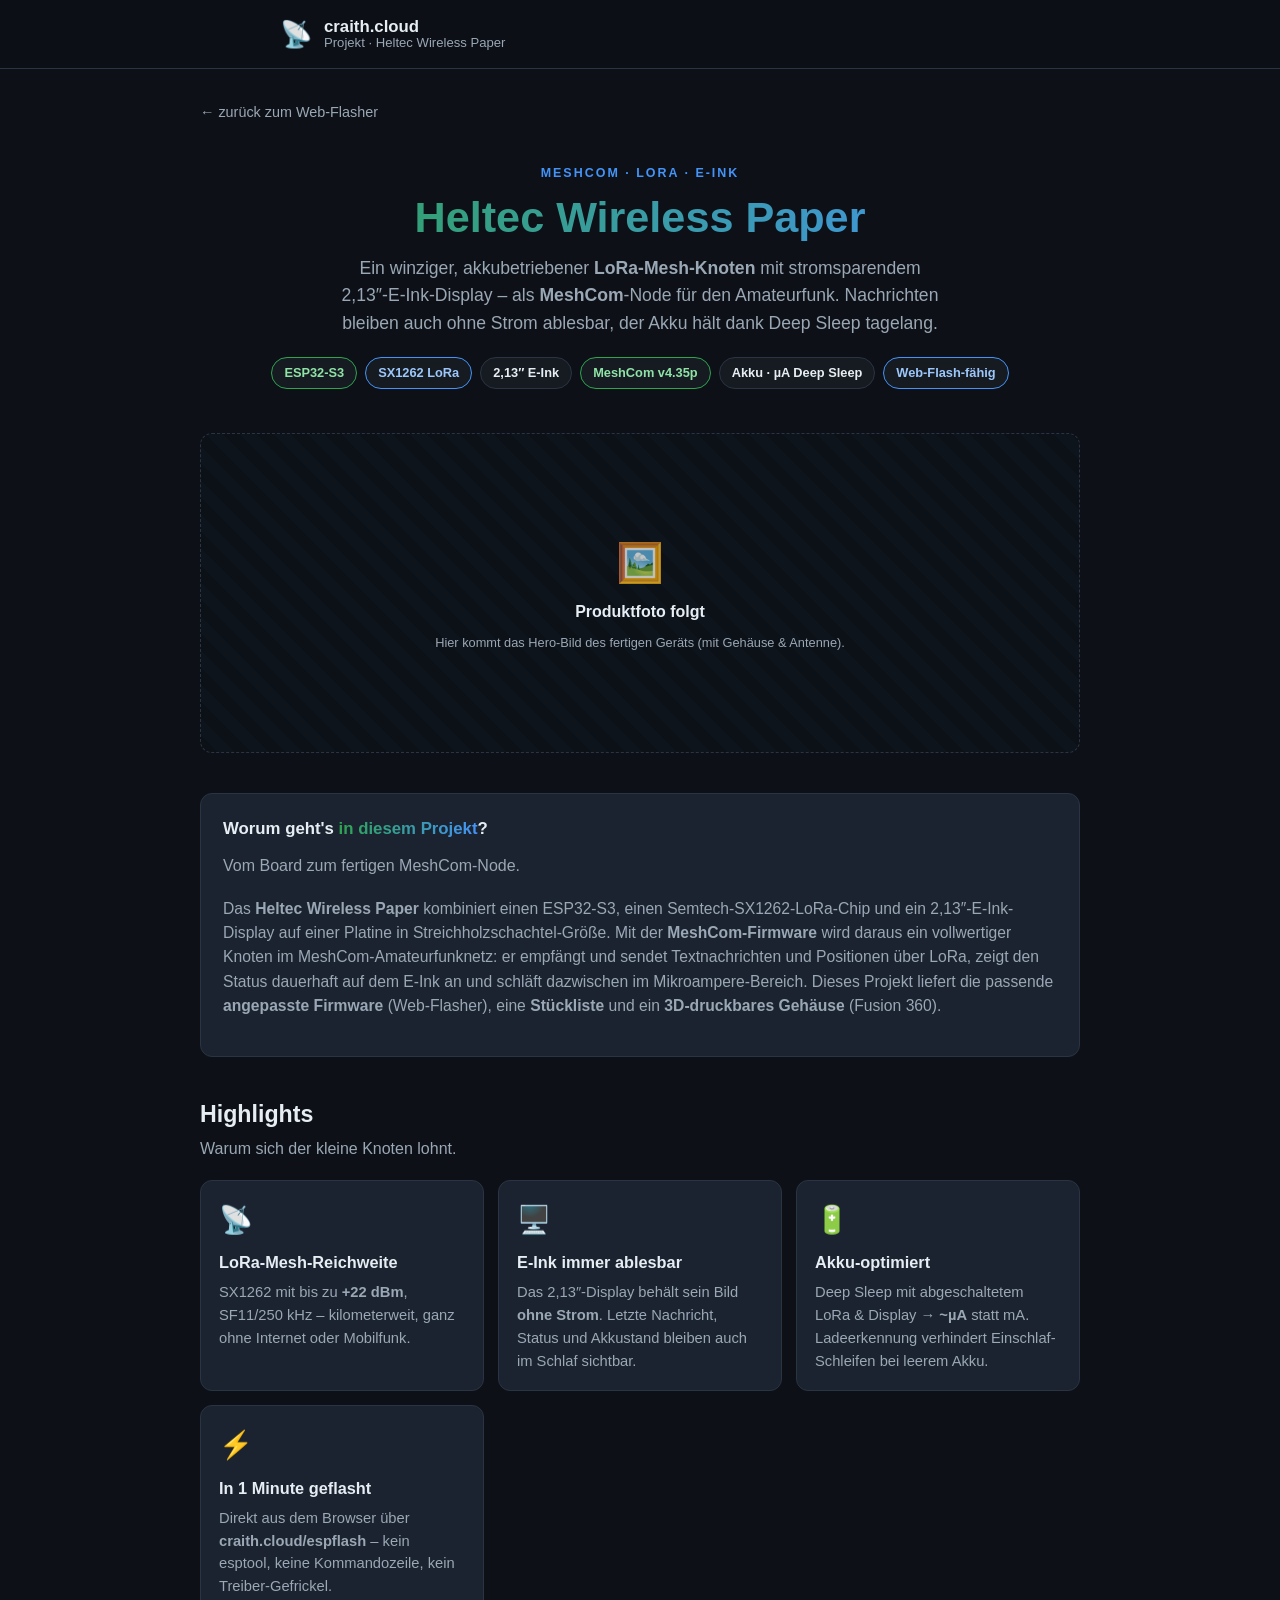
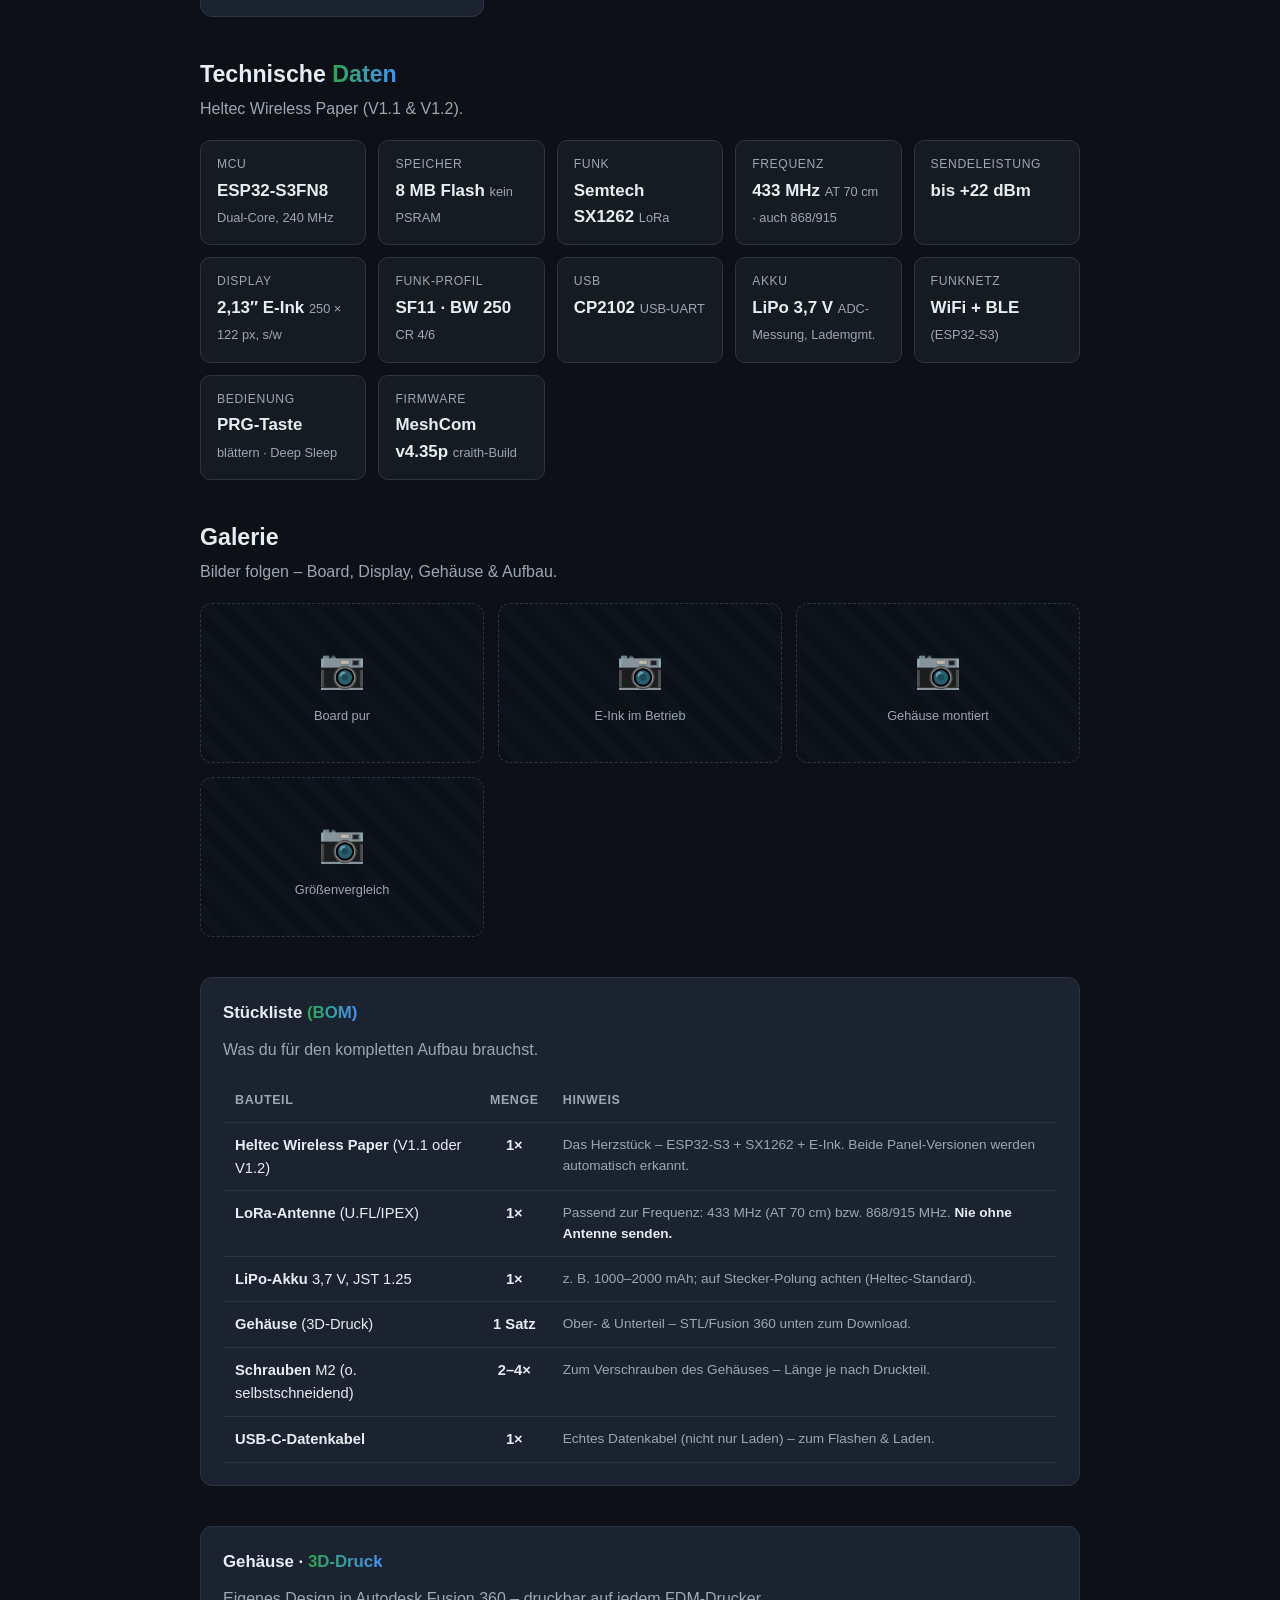
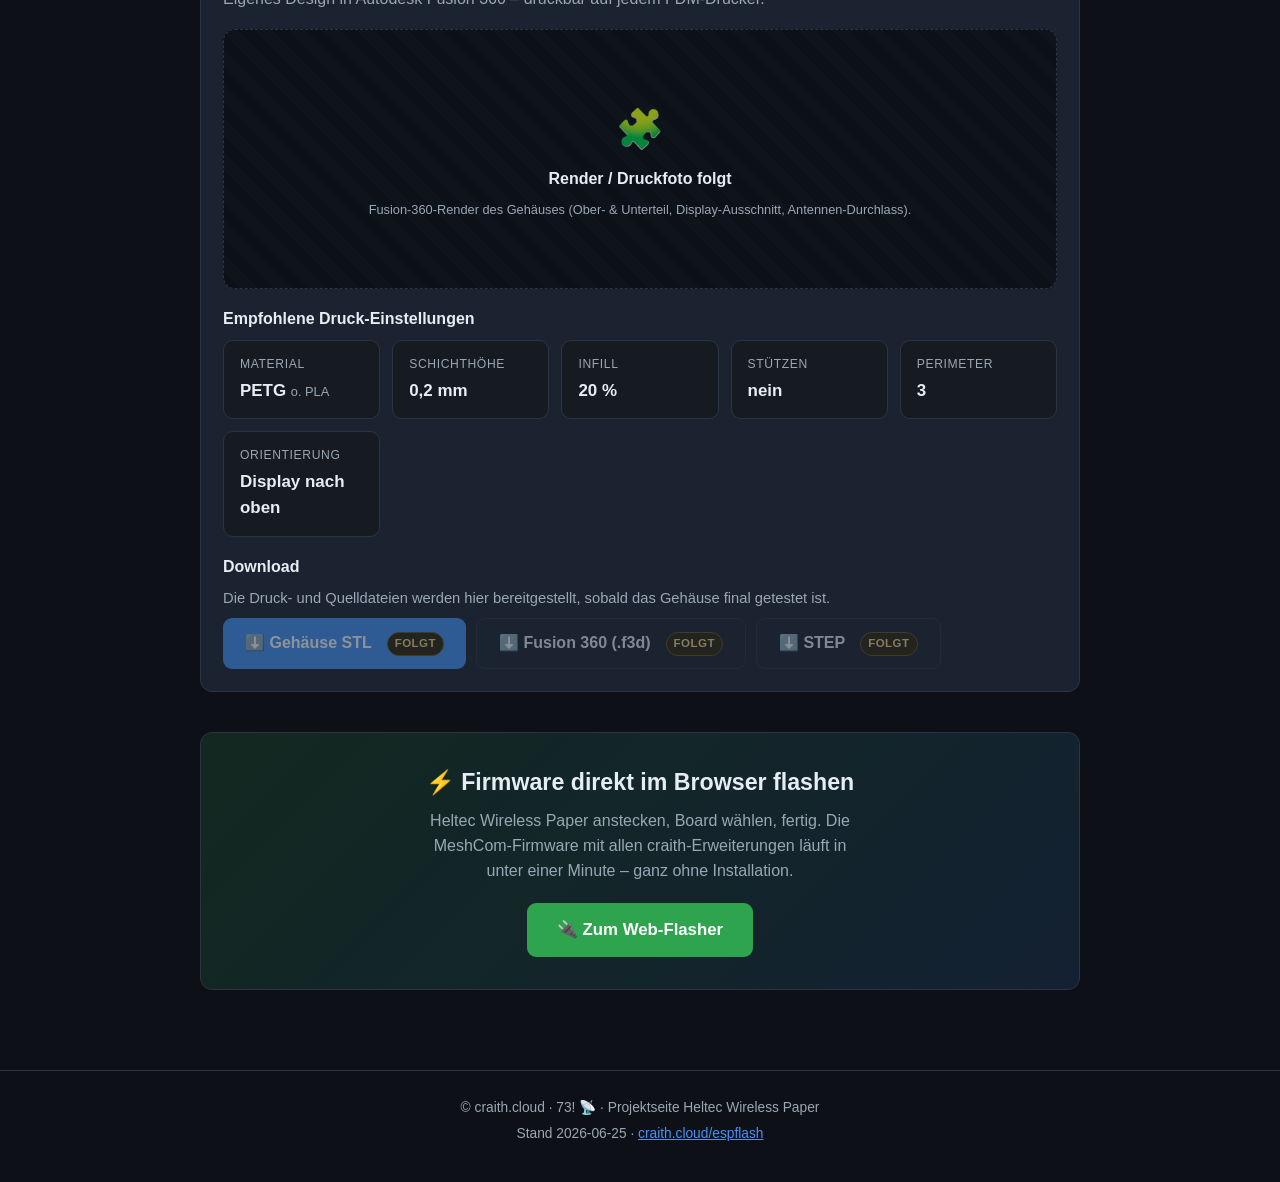
==== wp/index.html @ c7d07751 "feat: Projekt-Schauseite /wp (Heltec Wireless Paper) - Hero, Specs, BOM, 3D-Druck/Fusion360, CTA + V" ====
<!DOCTYPE html>
<html lang="de">
<head>
  <meta charset="UTF-8" />
  <meta name="viewport" content="width=device-width, initial-scale=1.0" />
  <title>Heltec Wireless Paper · MeshCom-Projekt · craith.cloud</title>
  <meta name="description" content="Das Heltec Wireless Paper als MeshCom-LoRa-Node: technische Daten, Stückliste und 3D-Druck-Gehäuse (Fusion 360). Kompakt, akkubetrieben, E-Ink immer ablesbar." />
  <link rel="icon" href="../favicon.svg" type="image/svg+xml" />
  <link rel="stylesheet" href="../style.css" />
  <link rel="stylesheet" href="wp.css" />
</head>
<body>
  <header class="site-header">
    <div class="brand">
      <span class="brand-logo">📡</span>
      <div class="brand-text">
        <span class="brand-name">craith.cloud</span>
        <span class="brand-sub">Projekt · Heltec Wireless Paper</span>
      </div>
    </div>
  </header>

  <main class="container container-wide">
    <a class="backlink" href="../">← zurück zum Web-Flasher</a>

    <!-- ── Hero ─────────────────────────────────────────────────────────── -->
    <section class="hero-xl">
      <p class="eyebrow">MeshCom · LoRa · E-Ink</p>
      <h1>Heltec Wireless Paper</h1>
      <p class="lead">
        Ein winziger, akkubetriebener <b>LoRa-Mesh-Knoten</b> mit stromsparendem
        2,13″-E-Ink-Display – als <b>MeshCom</b>-Node für den Amateurfunk. Nachrichten
        bleiben auch ohne Strom ablesbar, der Akku hält dank Deep&nbsp;Sleep tagelang.
      </p>
      <div class="badges">
        <span class="badge badge-green">ESP32-S3</span>
        <span class="badge badge-blue">SX1262 LoRa</span>
        <span class="badge">2,13″ E-Ink</span>
        <span class="badge badge-green">MeshCom v4.35p</span>
        <span class="badge">Akku · µA Deep Sleep</span>
        <span class="badge badge-blue">Web-Flash-fähig</span>
      </div>
    </section>

    <!-- ── Hero-Bild (folgt) ────────────────────────────────────────────── -->
    <section class="section">
      <div class="media-ph" style="min-height:320px">
        <span class="ic">🖼️</span>
        <b>Produktfoto folgt</b>
        <small>Hier kommt das Hero-Bild des fertigen Geräts (mit Gehäuse &amp; Antenne).</small>
      </div>
    </section>

    <!-- ── Was ist das ──────────────────────────────────────────────────── -->
    <section class="section card">
      <div class="sec-head">
        <h2 class="sec-title">Worum geht's <span class="em">in diesem Projekt</span>?</h2>
        <p class="sec-sub">Vom Board zum fertigen MeshCom-Node.</p>
      </div>
      <p class="muted" style="font-size:0.98rem">
        Das <b>Heltec Wireless Paper</b> kombiniert einen ESP32-S3, einen Semtech-SX1262-LoRa-Chip
        und ein 2,13″-E-Ink-Display auf einer Platine in Streichholzschachtel-Größe. Mit der
        <b>MeshCom-Firmware</b> wird daraus ein vollwertiger Knoten im MeshCom-Amateurfunknetz:
        er empfängt und sendet Textnachrichten und Positionen über LoRa, zeigt den Status dauerhaft
        auf dem E-Ink an und schläft dazwischen im Mikroampere-Bereich. Dieses Projekt liefert die
        passende <b>angepasste Firmware</b> (Web-Flasher), eine <b>Stückliste</b> und ein
        <b>3D-druckbares Gehäuse</b> (Fusion&nbsp;360).
      </p>
    </section>

    <!-- ── Highlights ───────────────────────────────────────────────────── -->
    <section class="section">
      <div class="sec-head">
        <h2 class="sec-title">Highlights</h2>
        <p class="sec-sub">Warum sich der kleine Knoten lohnt.</p>
      </div>
      <div class="highlights">
        <div class="highlight">
          <div class="ic">📡</div>
          <h3>LoRa-Mesh-Reichweite</h3>
          <p>SX1262 mit bis zu <b>+22&nbsp;dBm</b>, SF11/250&nbsp;kHz – kilometerweit, ganz ohne
             Internet oder Mobilfunk.</p>
        </div>
        <div class="highlight">
          <div class="ic">🖥️</div>
          <h3>E-Ink immer ablesbar</h3>
          <p>Das 2,13″-Display behält sein Bild <b>ohne Strom</b>. Letzte Nachricht, Status und
             Akkustand bleiben auch im Schlaf sichtbar.</p>
        </div>
        <div class="highlight">
          <div class="ic">🔋</div>
          <h3>Akku-optimiert</h3>
          <p>Deep&nbsp;Sleep mit abgeschaltetem LoRa &amp; Display → <b>~µA</b> statt mA. Ladeerkennung
             verhindert Einschlaf-Schleifen bei leerem Akku.</p>
        </div>
        <div class="highlight">
          <div class="ic">⚡</div>
          <h3>In 1 Minute geflasht</h3>
          <p>Direkt aus dem Browser über <b>craith.cloud/espflash</b> – kein esptool, keine
             Kommandozeile, kein Treiber-Gefrickel.</p>
        </div>
      </div>
    </section>

    <!-- ── Technische Daten ─────────────────────────────────────────────── -->
    <section class="section">
      <div class="sec-head">
        <h2 class="sec-title">Technische <span class="em">Daten</span></h2>
        <p class="sec-sub">Heltec Wireless Paper (V1.1 &amp; V1.2).</p>
      </div>
      <div class="specs">
        <div class="spec"><div class="k">MCU</div><div class="v">ESP32-S3FN8 <small>Dual-Core, 240&nbsp;MHz</small></div></div>
        <div class="spec"><div class="k">Speicher</div><div class="v">8&nbsp;MB Flash <small>kein PSRAM</small></div></div>
        <div class="spec"><div class="k">Funk</div><div class="v">Semtech SX1262 <small>LoRa</small></div></div>
        <div class="spec"><div class="k">Frequenz</div><div class="v">433&nbsp;MHz <small>AT 70&nbsp;cm · auch 868/915</small></div></div>
        <div class="spec"><div class="k">Sendeleistung</div><div class="v">bis +22&nbsp;dBm</div></div>
        <div class="spec"><div class="k">Display</div><div class="v">2,13″ E-Ink <small>250 × 122&nbsp;px, s/w</small></div></div>
        <div class="spec"><div class="k">Funk-Profil</div><div class="v">SF11 · BW&nbsp;250 <small>CR&nbsp;4/6</small></div></div>
        <div class="spec"><div class="k">USB</div><div class="v">CP2102 <small>USB-UART</small></div></div>
        <div class="spec"><div class="k">Akku</div><div class="v">LiPo 3,7&nbsp;V <small>ADC-Messung, Lademgmt.</small></div></div>
        <div class="spec"><div class="k">Funknetz</div><div class="v">WiFi + BLE <small>(ESP32-S3)</small></div></div>
        <div class="spec"><div class="k">Bedienung</div><div class="v">PRG-Taste <small>blättern · Deep Sleep</small></div></div>
        <div class="spec"><div class="k">Firmware</div><div class="v">MeshCom v4.35p <small>craith-Build</small></div></div>
      </div>
    </section>

    <!-- ── Galerie ──────────────────────────────────────────────────────── -->
    <section class="section">
      <div class="sec-head">
        <h2 class="sec-title">Galerie</h2>
        <p class="sec-sub">Bilder folgen – Board, Display, Gehäuse &amp; Aufbau.</p>
      </div>
      <div class="gallery">
        <figure>
          <div class="media-ph"><span class="ic">📷</span><small>Board pur</small></div>
        </figure>
        <figure>
          <div class="media-ph"><span class="ic">📷</span><small>E-Ink im Betrieb</small></div>
        </figure>
        <figure>
          <div class="media-ph"><span class="ic">📷</span><small>Gehäuse montiert</small></div>
        </figure>
        <figure>
          <div class="media-ph"><span class="ic">📷</span><small>Größenvergleich</small></div>
        </figure>
      </div>
    </section>

    <!-- ── Stückliste ───────────────────────────────────────────────────── -->
    <section class="section card">
      <div class="sec-head">
        <h2 class="sec-title">Stückliste <span class="em">(BOM)</span></h2>
        <p class="sec-sub">Was du für den kompletten Aufbau brauchst.</p>
      </div>
      <div class="bom-wrap">
        <table class="bom">
          <thead>
            <tr><th>Bauteil</th><th>Menge</th><th>Hinweis</th></tr>
          </thead>
          <tbody>
            <tr>
              <td><b>Heltec Wireless Paper</b> (V1.1 oder V1.2)</td>
              <td class="qty">1×</td>
              <td class="note">Das Herzstück – ESP32-S3 + SX1262 + E-Ink. Beide Panel-Versionen
                  werden automatisch erkannt.</td>
            </tr>
            <tr>
              <td><b>LoRa-Antenne</b> (U.FL/IPEX)</td>
              <td class="qty">1×</td>
              <td class="note">Passend zur Frequenz: 433&nbsp;MHz (AT 70&nbsp;cm) bzw. 868/915&nbsp;MHz.
                  <b>Nie ohne Antenne senden.</b></td>
            </tr>
            <tr>
              <td><b>LiPo-Akku</b> 3,7&nbsp;V, JST 1.25</td>
              <td class="qty">1×</td>
              <td class="note">z.&nbsp;B. 1000–2000&nbsp;mAh; auf Stecker-Polung achten (Heltec-Standard).</td>
            </tr>
            <tr>
              <td><b>Gehäuse</b> (3D-Druck)</td>
              <td class="qty">1 Satz</td>
              <td class="note">Ober- &amp; Unterteil – STL/Fusion&nbsp;360 unten zum Download.</td>
            </tr>
            <tr>
              <td><b>Schrauben</b> M2 (o. selbstschneidend)</td>
              <td class="qty">2–4×</td>
              <td class="note">Zum Verschrauben des Gehäuses – Länge je nach Druckteil.</td>
            </tr>
            <tr>
              <td><b>USB-C-Datenkabel</b></td>
              <td class="qty">1×</td>
              <td class="note">Echtes Datenkabel (nicht nur Laden) – zum Flashen &amp; Laden.</td>
            </tr>
          </tbody>
        </table>
      </div>
    </section>

    <!-- ── Gehäuse / 3D-Druck ───────────────────────────────────────────── -->
    <section class="section card">
      <div class="sec-head">
        <h2 class="sec-title">Gehäuse · <span class="em">3D-Druck</span></h2>
        <p class="sec-sub">Eigenes Design in Autodesk Fusion&nbsp;360 – druckbar auf jedem FDM-Drucker.</p>
      </div>

      <div class="media-ph" style="min-height:260px; margin-bottom:18px">
        <span class="ic">🧩</span>
        <b>Render / Druckfoto folgt</b>
        <small>Fusion-360-Render des Gehäuses (Ober- &amp; Unterteil, Display-Ausschnitt, Antennen-Durchlass).</small>
      </div>

      <h3 style="font-size:1rem; margin:0 0 8px">Empfohlene Druck-Einstellungen</h3>
      <div class="print-grid">
        <div class="spec"><div class="k">Material</div><div class="v">PETG <small>o. PLA</small></div></div>
        <div class="spec"><div class="k">Schichthöhe</div><div class="v">0,2&nbsp;mm</div></div>
        <div class="spec"><div class="k">Infill</div><div class="v">20 %</div></div>
        <div class="spec"><div class="k">Stützen</div><div class="v">nein</div></div>
        <div class="spec"><div class="k">Perimeter</div><div class="v">3</div></div>
        <div class="spec"><div class="k">Orientierung</div><div class="v">Display nach oben</div></div>
      </div>

      <h3 style="font-size:1rem; margin:18px 0 8px">Download</h3>
      <p class="muted" style="margin:0 0 8px">
        Die Druck- und Quelldateien werden hier bereitgestellt, sobald das Gehäuse final getestet ist.
      </p>
      <div class="dl-row">
        <a class="btn btn-blue" href="files/heltec-wp-gehaeuse.stl" aria-disabled="true" download>⬇️ Gehäuse STL <span class="tag-soon">folgt</span></a>
        <a class="btn btn-ghost" href="files/heltec-wp-gehaeuse.f3d" aria-disabled="true" download>⬇️ Fusion 360 (.f3d) <span class="tag-soon">folgt</span></a>
        <a class="btn btn-ghost" href="files/heltec-wp-gehaeuse.step" aria-disabled="true" download>⬇️ STEP <span class="tag-soon">folgt</span></a>
      </div>
    </section>

    <!-- ── Firmware / CTA ───────────────────────────────────────────────── -->
    <section class="section cta">
      <h2>⚡ Firmware direkt im Browser flashen</h2>
      <p>
        Heltec Wireless Paper anstecken, Board wählen, fertig. Die MeshCom-Firmware mit allen
        craith-Erweiterungen läuft in unter einer Minute – ganz ohne Installation.
      </p>
      <a class="btn btn-primary btn-lg" href="../">🔌 Zum Web-Flasher</a>
    </section>
  </main>

  <footer class="site-footer">
    <p>© craith.cloud · 73! 📡 · Projektseite Heltec Wireless Paper</p>
    <p>Stand 2026-06-25 · <a href="../">craith.cloud/espflash</a></p>
  </footer>
</body>
</html>
---- style.css ----
:root {
  --bg: #0d1117;
  --bg-soft: #161b22;
  --card: #1b2330;
  --border: #2b3442;
  --text: #e6edf3;
  --muted: #9aa7b4;
  --accent: #2ea44f;
  --accent-hover: #2c974b;
  --blue: #4493f8;
  --warn-bg: #2b2410;
  --warn-border: #6b5418;
  --warn-text: #f0d68a;
  --err-bg: #2d1517;
  --err-border: #6e2329;
  --err-text: #ff9b9b;
  --radius: 12px;
}

* { box-sizing: border-box; }

html { scroll-behavior: smooth; }

body {
  margin: 0;
  font-family: -apple-system, BlinkMacSystemFont, "Segoe UI", Roboto, Helvetica, Arial, sans-serif;
  background: radial-gradient(1200px 600px at 50% -10%, #15202e 0%, var(--bg) 60%);
  color: var(--text);
  line-height: 1.55;
  min-height: 100vh;
}

code {
  background: var(--bg-soft);
  border: 1px solid var(--border);
  border-radius: 5px;
  padding: 1px 5px;
  font-size: 0.88em;
}

a { color: var(--blue); }

/* Header */
.site-header {
  border-bottom: 1px solid var(--border);
  background: rgba(13, 17, 23, 0.7);
  backdrop-filter: blur(8px);
  position: sticky;
  top: 0;
  z-index: 10;
}
.brand {
  display: flex;
  align-items: center;
  gap: 12px;
  max-width: 760px;
  margin: 0 auto;
  padding: 14px 20px;
}
.brand-logo { font-size: 26px; }
.brand-text { display: flex; flex-direction: column; line-height: 1.1; }
.brand-name { font-weight: 700; font-size: 1.05rem; }
.brand-sub { color: var(--muted); font-size: 0.82rem; }

/* Layout */
.container {
  max-width: 760px;
  margin: 0 auto;
  padding: 28px 20px 40px;
}

.hero { text-align: center; margin-bottom: 26px; }
.hero h1 {
  font-size: 2rem;
  margin: 0 0 8px;
  background: linear-gradient(90deg, var(--accent), var(--blue));
  -webkit-background-clip: text;
  background-clip: text;
  color: transparent;
}
.lead { color: var(--muted); max-width: 52ch; margin: 0 auto; }

/* Cards */
.card {
  background: var(--card);
  border: 1px solid var(--border);
  border-radius: var(--radius);
  padding: 22px;
  margin-bottom: 20px;
}
.card h2 {
  font-size: 1.05rem;
  margin: 0 0 12px;
}
.flash-card h2:not(:first-child) { margin-top: 22px; }

.muted { color: var(--muted); font-size: 0.92rem; }

/* Form */
.field { display: block; margin-bottom: 4px; }
.field-label {
  display: block;
  font-size: 0.85rem;
  color: var(--muted);
  margin-bottom: 6px;
}
select {
  width: 100%;
  padding: 11px 12px;
  font-size: 1rem;
  color: var(--text);
  background: var(--bg-soft);
  border: 1px solid var(--border);
  border-radius: 9px;
  appearance: none;
  cursor: pointer;
}
select:focus { outline: 2px solid var(--blue); outline-offset: 1px; }

.board-info { margin-top: -2px; margin-bottom: 14px; }

/* Buttons */
.btn {
  font: inherit;
  font-weight: 600;
  border: none;
  border-radius: 9px;
  padding: 12px 22px;
  cursor: pointer;
  transition: background 0.15s ease, transform 0.05s ease;
}
.btn-primary { background: var(--accent); color: #fff; }
.btn-primary:hover { background: var(--accent-hover); }
.btn-primary:active { transform: translateY(1px); }

esp-web-install-button { display: inline-block; margin: 4px 0 18px; }

/* Alerts */
.alert {
  border-radius: 10px;
  padding: 13px 15px;
  font-size: 0.92rem;
  border: 1px solid;
}
.alert-warn {
  background: var(--warn-bg);
  border-color: var(--warn-border);
  color: var(--warn-text);
}
.alert-error {
  background: var(--err-bg);
  border-color: var(--err-border);
  color: var(--err-text);
  margin-bottom: 20px;
}

/* Lists */
.checks, .changelog { margin: 0; padding-left: 20px; }
.checks li, .changelog li { margin-bottom: 7px; }

.hidden { display: none; }

/* Footer */
.site-footer {
  border-top: 1px solid var(--border);
  text-align: center;
  padding: 22px 20px 34px;
  font-size: 0.86rem;
  color: var(--muted);
}
.site-footer p { margin: 4px 0; }

@media (max-width: 520px) {
  .hero h1 { font-size: 1.6rem; }
  .card { padding: 18px; }
}

/* ───────────────────────────────────────────────────────────────────────────
   Erweitert-Bereich (esptool-js: Info / eigene Firmware / Konsole)
   ─────────────────────────────────────────────────────────────────────────── */
.adv-card { padding: 0; }
.adv-card > summary {
  list-style: none;
  cursor: pointer;
  padding: 22px;
  display: flex;
  align-items: center;
  gap: 8px;
}
.adv-card > summary::-webkit-details-marker { display: none; }
.adv-card > summary h2 { margin: 0; }
.adv-card > summary::before {
  content: "▸";
  color: var(--muted);
  font-size: 0.9em;
  transition: transform 0.15s ease;
}
.adv-card[open] > summary::before { transform: rotate(90deg); }
.adv-card > :not(summary) { margin-left: 22px; margin-right: 22px; }
.adv-card > :last-child { margin-bottom: 22px; }

.adv-fieldset { border: 0; padding: 0; margin: 0; min-width: 0; }
.adv-fieldset[disabled] { opacity: 0.5; }
.adv-fieldset h3 {
  font-size: 0.98rem;
  margin: 22px 0 10px;
  padding-top: 16px;
  border-top: 1px solid var(--border);
}
.adv-fieldset h3:first-of-type { border-top: 0; padding-top: 0; margin-top: 8px; }

.adv-row { display: flex; flex-wrap: wrap; gap: 10px; align-items: flex-end; }
.adv-grow { flex: 1 1 200px; }
.adv-con-buttons { align-items: center; }

.adv-detect {
  display: flex;
  flex-direction: column;
  gap: 12px;
  margin: 14px 0 0;
}
.adv-info {
  display: grid;
  grid-template-columns: max-content 1fr;
  align-content: start;
  gap: 4px 16px;
  margin: 0;
  padding: 12px 14px;
  background: var(--bg-soft);
  border: 1px solid var(--border);
  border-radius: 9px;
  font-size: 0.92rem;
}
.adv-info dt { color: var(--muted); }
.adv-info dd { margin: 0; }
.adv-muted { color: var(--muted); font-size: 0.82em; }

/* Board-Galerie: Kandidaten-Gruppe bzw. eindeutig bestätigtes Modul */
.adv-gallery {
  display: grid;
  grid-template-columns: repeat(auto-fill, minmax(150px, 1fr));
  gap: 10px;
}
.adv-board {
  margin: 0;
  display: flex;
  flex-direction: column;
  background: var(--bg-soft);
  border: 1px solid var(--border);
  border-radius: 9px;
  overflow: hidden;
}
.adv-board img {
  width: 100%;
  height: 120px;
  object-fit: contain;
  background: #0a0e14;
  border-bottom: 1px solid var(--border);
}
.adv-board figcaption {
  padding: 8px 10px;
  display: flex;
  flex-direction: column;
  gap: 3px;
  font-size: 0.84rem;
}
.adv-board figcaption b { font-size: 0.9rem; }
.adv-board figcaption span { color: var(--muted); font-size: 0.78rem; line-height: 1.35; }
/* Eindeutig erkannt → grün hervorgehoben */
.adv-board.confirmed {
  border-color: var(--accent);
  box-shadow: 0 0 0 1px var(--accent) inset;
}
.adv-nrf-note {
  margin: 10px 0 0;
  padding: 9px 12px;
  border-left: 3px solid var(--border);
  background: var(--bg-soft);
  border-radius: 0 8px 8px 0;
  font-size: 0.85rem;
}
@media (max-width: 420px) {
  .adv-gallery { grid-template-columns: repeat(auto-fill, minmax(130px, 1fr)); }
}

input[type="file"] {
  width: 100%;
  padding: 10px 12px;
  font: inherit;
  color: var(--text);
  background: var(--bg-soft);
  border: 1px solid var(--border);
  border-radius: 9px;
  cursor: pointer;
}
input[type="file"]::file-selector-button {
  font: inherit;
  font-weight: 600;
  margin-right: 12px;
  padding: 7px 14px;
  color: var(--text);
  background: var(--card);
  border: 1px solid var(--border);
  border-radius: 7px;
  cursor: pointer;
}
input[type="text"] {
  width: 100%;
  padding: 11px 12px;
  font: inherit;
  color: var(--text);
  background: var(--bg-soft);
  border: 1px solid var(--border);
  border-radius: 9px;
}
input[type="text"]:focus,
input[type="file"]:focus { outline: 2px solid var(--blue); outline-offset: 1px; }

.adv-check {
  display: flex;
  align-items: center;
  gap: 9px;
  margin: 12px 0;
  font-size: 0.92rem;
}
.adv-check input { width: 16px; height: 16px; accent-color: var(--accent); }

.btn-ghost {
  background: transparent;
  color: var(--text);
  border: 1px solid var(--border);
}
.btn-ghost:hover { background: var(--bg-soft); }
/* „Stoppen“ – rot, beendet jede aktive Verbindung */
.btn-stop {
  background: #c5303a;
  color: #fff;
  border: 1px solid #c5303a;
}
.btn-stop:hover { background: #b12a33; }
/* Deutliches rotes Aufleuchten beim Pressen. .is-pressed wird per JS auf BEIDE
   Stoppen-Buttons gesetzt, sobald einer gedrückt wird → sie reagieren gemeinsam. */
.btn-stop:active,
.btn-stop.is-pressed {
  background: #ff3b46;
  border-color: #ff6b73;
  box-shadow: 0 0 0 3px rgba(255, 59, 70, 0.35);
  transform: translateY(1px);
}
.btn:disabled { opacity: 0.45; cursor: not-allowed; }

.adv-progress {
  height: 8px;
  background: var(--bg-soft);
  border: 1px solid var(--border);
  border-radius: 999px;
  overflow: hidden;
  margin: 14px 0 6px;
}
.adv-progress-bar {
  height: 100%;
  width: 0;
  background: linear-gradient(90deg, var(--accent), var(--blue));
  transition: width 0.2s ease;
}

.adv-status { min-height: 1.2em; margin: 8px 0; font-size: 0.9rem; color: var(--muted); }
.adv-status.ok { color: var(--accent); }
.adv-status.err { color: var(--err-text); }

.adv-panel {
  margin: 6px 0;
  padding: 9px 12px;
  border-radius: 9px;
  font-size: 0.9rem;
  font-weight: 600;
  background: var(--bg-soft);
  border: 1px solid var(--border);
}
.adv-panel.ok { color: var(--accent); border-color: var(--accent); }

.adv-log {
  background: #0a0e14;
  border: 1px solid var(--border);
  border-radius: 9px;
  padding: 12px;
  margin: 8px 0 0;
  max-height: 220px;
  overflow: auto;
  font-family: ui-monospace, SFMono-Regular, Menlo, Consolas, monospace;
  font-size: 0.8rem;
  line-height: 1.4;
  color: var(--muted);
  white-space: pre-wrap;
  word-break: break-word;
}
.adv-log:empty { display: none; }
.adv-console { color: #cfe3c0; min-height: 120px; }
.adv-console:empty { display: block; }

/* ───────────────────────────────────────────────────────────────────────────
   Credits · Über mich
   ─────────────────────────────────────────────────────────────────────────── */
.credits-bio { margin: 4px 0 14px; }
.credits-bio p { margin: 0 0 10px; }
.credits-bio p:last-child { margin-bottom: 0; }
.credits-meta {
  display: grid;
  grid-template-columns: max-content 1fr;
  gap: 4px 16px;
  margin: 0 0 14px;
  padding: 12px 14px;
  background: var(--bg-soft);
  border: 1px solid var(--border);
  border-radius: 9px;
  font-size: 0.92rem;
}
.credits-meta dt { color: var(--muted); }
.credits-meta dd { margin: 0; }
.credits-thirdparty { font-size: 0.84rem; margin: 0 0 16px; }

.donate {
  display: flex;
  flex-direction: column;
  gap: 10px;
  padding: 14px 15px;
  border: 1px solid var(--border);
  border-radius: 10px;
  background: linear-gradient(180deg, rgba(46, 164, 79, 0.10), rgba(68, 147, 248, 0.06));
}
.donate-label { font-size: 0.92rem; }
.donate-buttons { display: flex; flex-wrap: wrap; gap: 10px; }
.donate-buttons .btn {
  text-decoration: none;
  display: inline-flex;
  align-items: center;
}
.btn-blue { background: var(--blue); color: #fff; }
.btn-blue:hover { filter: brightness(1.08); }

/* ───────────────────────────────────────────────────────────────────────────
   ESP Web Tools Flash-Dialog im craith-Design
   Die „Helfer-Fenster" (Verbinden/Flashen-Dialog) basieren auf Material 3 und
   laufen im Shadow DOM. ESP Web Tools setzt sein eigenes Light-Theme auf das
   :host der Elemente (--md-sys-color-surface:#fff, primary:#03a9f4 …). Um das
   zu überschreiben, müssen wir die Tokens direkt auf den Host-Tags mit
   !important setzen — das gewinnt gegen die :host-Regel und vererbt in alle
   inneren ew-*/md-*-Komponenten. Die :root-Variante deckt zusätzlich Consumer
   mit var(..., fallback) ab.
   ─────────────────────────────────────────────────────────────────────────── */
:root,
esp-web-install-button,
ewt-install-dialog {
  /* Flächen & Text */
  --md-sys-color-surface: var(--card) !important;
  --md-sys-color-surface-container: var(--bg-soft) !important;
  --md-sys-color-surface-container-high: #20293a !important;
  --md-sys-color-surface-container-highest: #283143 !important;
  --md-sys-color-on-surface: var(--text) !important;
  --md-sys-color-on-surface-variant: var(--muted) !important;
  --md-sys-color-outline: var(--border) !important;
  --md-sys-color-outline-variant: var(--border) !important;
  --md-sys-color-shadow: #000 !important;
  --md-sys-color-scrim: rgba(1, 4, 9, 0.6) !important;

  /* Primär (Aktions-Buttons im Dialog) = craith-Grün */
  --md-sys-color-primary: var(--accent) !important;
  --md-sys-color-on-primary: #ffffff !important;
  --md-sys-color-primary-container: var(--accent) !important;
  --md-sys-color-on-primary-container: #ffffff !important;

  /* Sekundär = craith-Blau */
  --md-sys-color-secondary: var(--blue) !important;
  --md-sys-color-on-secondary: #ffffff !important;
  --md-sys-color-secondary-container: #1d2b3f !important;
  --md-sys-color-on-secondary-container: var(--text) !important;

  /* Fehlerzustände passend zu unseren Error-Alerts */
  --md-sys-color-error: var(--err-text) !important;
  --md-sys-color-on-error: var(--err-bg) !important;
  --md-sys-color-error-container: var(--err-bg) !important;
  --md-sys-color-on-error-container: var(--err-text) !important;

  /* ESP-Web-Tools-eigene Variablen aus dem Light-Theme */
  --text-color: var(--text) !important;
  --danger-color: var(--err-text) !important;

  /* Runde Ecken wie unsere Buttons */
  --esp-tools-button-border-radius: 9px !important;

  /* Älterer MDC-Theme-Fallback (Install-Button) */
  --mdc-theme-primary: var(--accent) !important;
  --mdc-theme-secondary: var(--blue) !important;
}
---- wp/wp.css ----
/* ───────────────────────────────────────────────────────────────────────────
   Heltec Wireless Paper – Projekt-Schauseite
   Ergänzt ../style.css (nutzt dieselben Farb-Tokens aus :root)
   ─────────────────────────────────────────────────────────────────────────── */

.container-wide { max-width: 920px; }

/* Zurück-Link */
.backlink {
  display: inline-flex;
  align-items: center;
  gap: 6px;
  color: var(--muted);
  text-decoration: none;
  font-size: 0.9rem;
  margin: 4px 0 14px;
}
.backlink:hover { color: var(--text); }

/* ── Hero ───────────────────────────────────────────────────────────────── */
.hero-xl { text-align: center; padding: 14px 0 4px; margin-bottom: 14px; }
.hero-xl .eyebrow {
  text-transform: uppercase;
  letter-spacing: 0.16em;
  font-size: 0.78rem;
  color: var(--blue);
  font-weight: 700;
  margin-bottom: 12px;
}
.hero-xl h1 {
  font-size: 2.7rem;
  line-height: 1.06;
  margin: 0 0 14px;
  background: linear-gradient(90deg, var(--accent), var(--blue));
  -webkit-background-clip: text;
  background-clip: text;
  color: transparent;
}
.hero-xl .lead { font-size: 1.1rem; max-width: 62ch; }

.badges { display: flex; flex-wrap: wrap; justify-content: center; gap: 8px; margin: 20px 0 0; }
.badge {
  font-size: 0.8rem;
  font-weight: 600;
  padding: 5px 12px;
  border-radius: 999px;
  background: var(--bg-soft);
  border: 1px solid var(--border);
  color: var(--text);
}
.badge-green { border-color: var(--accent); color: #8fe3a6; }
.badge-blue  { border-color: var(--blue);   color: #9cc7fb; }

/* ── Sektionen ──────────────────────────────────────────────────────────── */
.section { margin: 40px 0; }
.sec-head { margin-bottom: 18px; }
.sec-title { font-size: 1.45rem; margin: 0 0 4px; }
.sec-title .em {
  background: linear-gradient(90deg, var(--accent), var(--blue));
  -webkit-background-clip: text; background-clip: text; color: transparent;
}
.sec-sub { color: var(--muted); margin: 0; }

/* ── Bild-Platzhalter ("Bilder folgen") ─────────────────────────────────── */
.media-ph {
  display: flex;
  flex-direction: column;
  align-items: center;
  justify-content: center;
  gap: 8px;
  background:
    repeating-linear-gradient(45deg, #0c1118, #0c1118 12px, #0e141c 12px, #0e141c 24px);
  border: 1px dashed var(--border);
  border-radius: var(--radius);
  color: var(--muted);
  min-height: 260px;
  padding: 24px;
  text-align: center;
}
.media-ph .ic { font-size: 2.4rem; opacity: 0.75; }
.media-ph b { color: var(--text); font-weight: 600; }
.media-ph small { font-size: 0.8rem; }

/* ── Galerie ────────────────────────────────────────────────────────────── */
.gallery { display: grid; grid-template-columns: repeat(auto-fill, minmax(210px, 1fr)); gap: 14px; }
.gallery .media-ph { min-height: 160px; }
.gallery figure { margin: 0; }
.gallery figcaption { margin-top: 7px; font-size: 0.82rem; color: var(--muted); text-align: center; }

/* ── Highlights ─────────────────────────────────────────────────────────── */
.highlights { display: grid; grid-template-columns: repeat(auto-fit, minmax(220px, 1fr)); gap: 14px; }
.highlight {
  background: var(--card);
  border: 1px solid var(--border);
  border-radius: var(--radius);
  padding: 18px;
}
.highlight .ic { font-size: 1.7rem; }
.highlight h3 { margin: 9px 0 6px; font-size: 1.02rem; }
.highlight p { margin: 0; color: var(--muted); font-size: 0.92rem; }

/* ── Technische Daten ───────────────────────────────────────────────────── */
.specs { display: grid; grid-template-columns: repeat(auto-fit, minmax(165px, 1fr)); gap: 12px; }
.spec {
  background: var(--bg-soft);
  border: 1px solid var(--border);
  border-radius: 10px;
  padding: 14px 16px;
}
.spec .k { font-size: 0.76rem; color: var(--muted); text-transform: uppercase; letter-spacing: 0.05em; }
.spec .v { font-size: 1.06rem; font-weight: 700; margin-top: 4px; }
.spec .v small { font-weight: 400; color: var(--muted); font-size: 0.8rem; }

/* ── Stückliste ─────────────────────────────────────────────────────────── */
.bom-wrap { overflow-x: auto; }
.bom { width: 100%; border-collapse: collapse; font-size: 0.92rem; }
.bom th, .bom td { text-align: left; padding: 11px 12px; border-bottom: 1px solid var(--border); vertical-align: top; }
.bom thead th { color: var(--muted); font-size: 0.78rem; text-transform: uppercase; letter-spacing: 0.05em; }
.bom tbody tr:hover { background: var(--bg-soft); }
.bom td.qty { text-align: center; white-space: nowrap; font-weight: 600; }
.bom td b { color: var(--text); }
.bom .note { color: var(--muted); font-size: 0.85rem; }

/* ── 3D-Druck ───────────────────────────────────────────────────────────── */
.print-grid { display: grid; grid-template-columns: repeat(auto-fit, minmax(130px, 1fr)); gap: 12px; margin: 4px 0 16px; }
.dl-row { display: flex; flex-wrap: wrap; gap: 10px; margin-top: 6px; }
.dl-row .btn { text-decoration: none; display: inline-flex; align-items: center; gap: 7px; }
.btn:disabled, .btn[aria-disabled="true"] { opacity: 0.5; cursor: not-allowed; pointer-events: none; }
.tag-soon {
  font-size: 0.72rem; font-weight: 700; text-transform: uppercase; letter-spacing: 0.04em;
  padding: 2px 7px; border-radius: 999px; background: var(--warn-bg); border: 1px solid var(--warn-border); color: var(--warn-text);
  margin-left: 8px;
}

/* ── Call-to-Action ─────────────────────────────────────────────────────── */
.cta {
  text-align: center;
  padding: 32px 22px;
  border-radius: var(--radius);
  background: linear-gradient(135deg, rgba(46, 164, 79, 0.16), rgba(68, 147, 248, 0.12));
  border: 1px solid var(--border);
}
.cta h2 { font-size: 1.45rem; margin: 0 0 8px; }
.cta p { color: var(--muted); margin: 0 auto 20px; max-width: 50ch; }
.btn-lg { padding: 14px 30px; font-size: 1.05rem; text-decoration: none; display: inline-flex; align-items: center; gap: 9px; }

@media (max-width: 520px) {
  .hero-xl h1 { font-size: 2rem; }
  .sec-title { font-size: 1.25rem; }
}
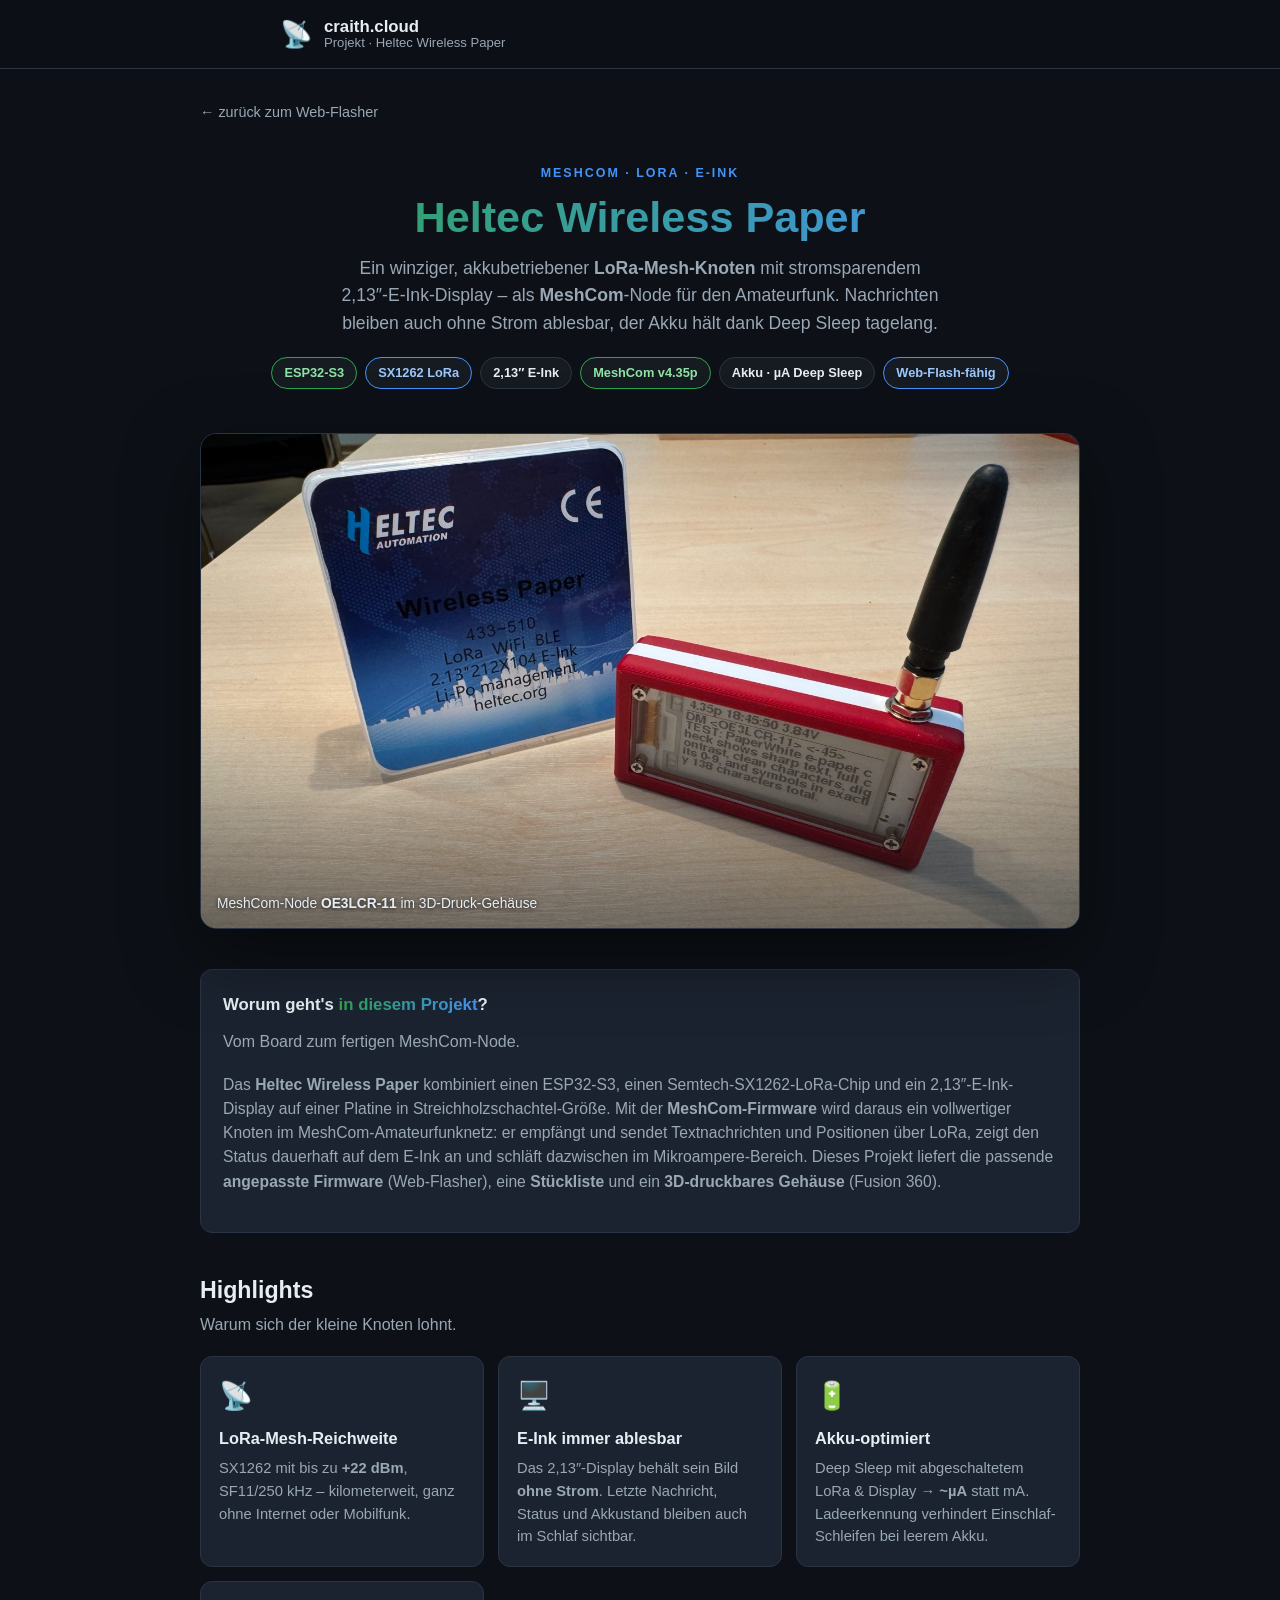
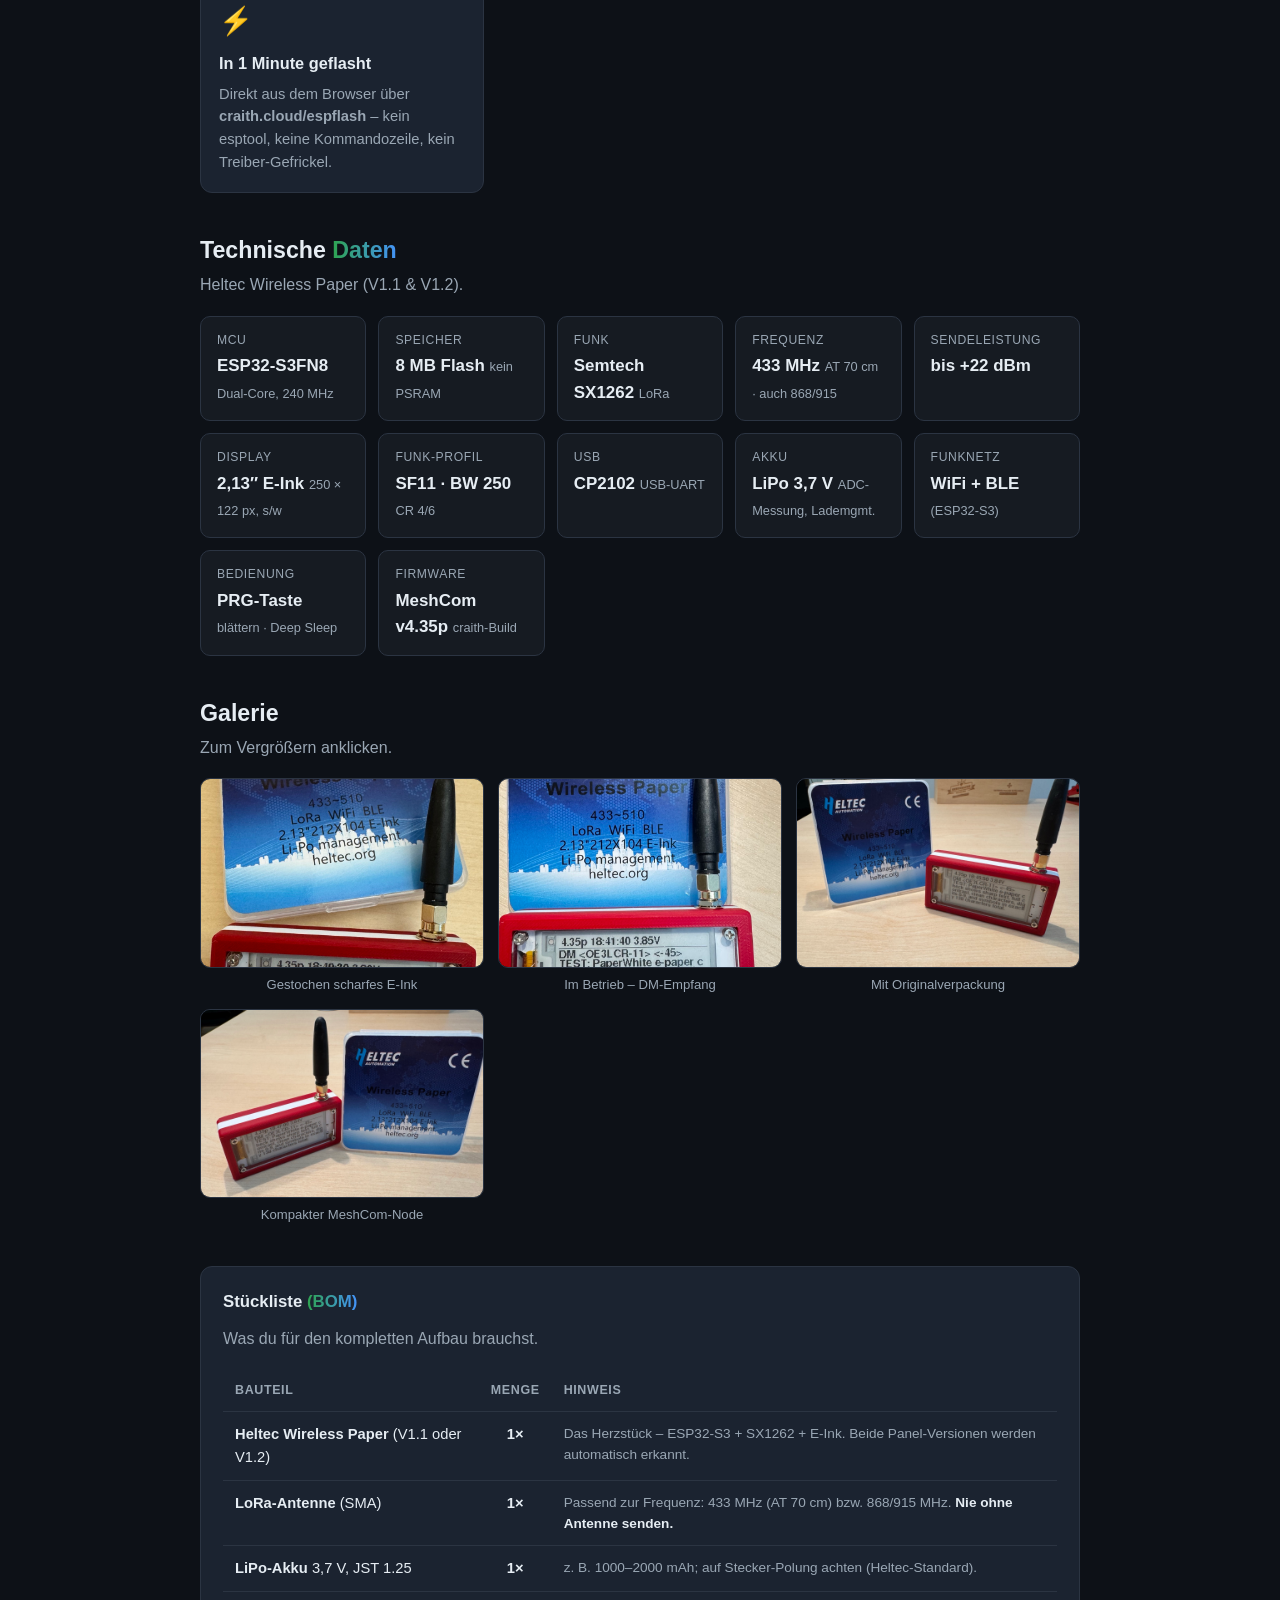
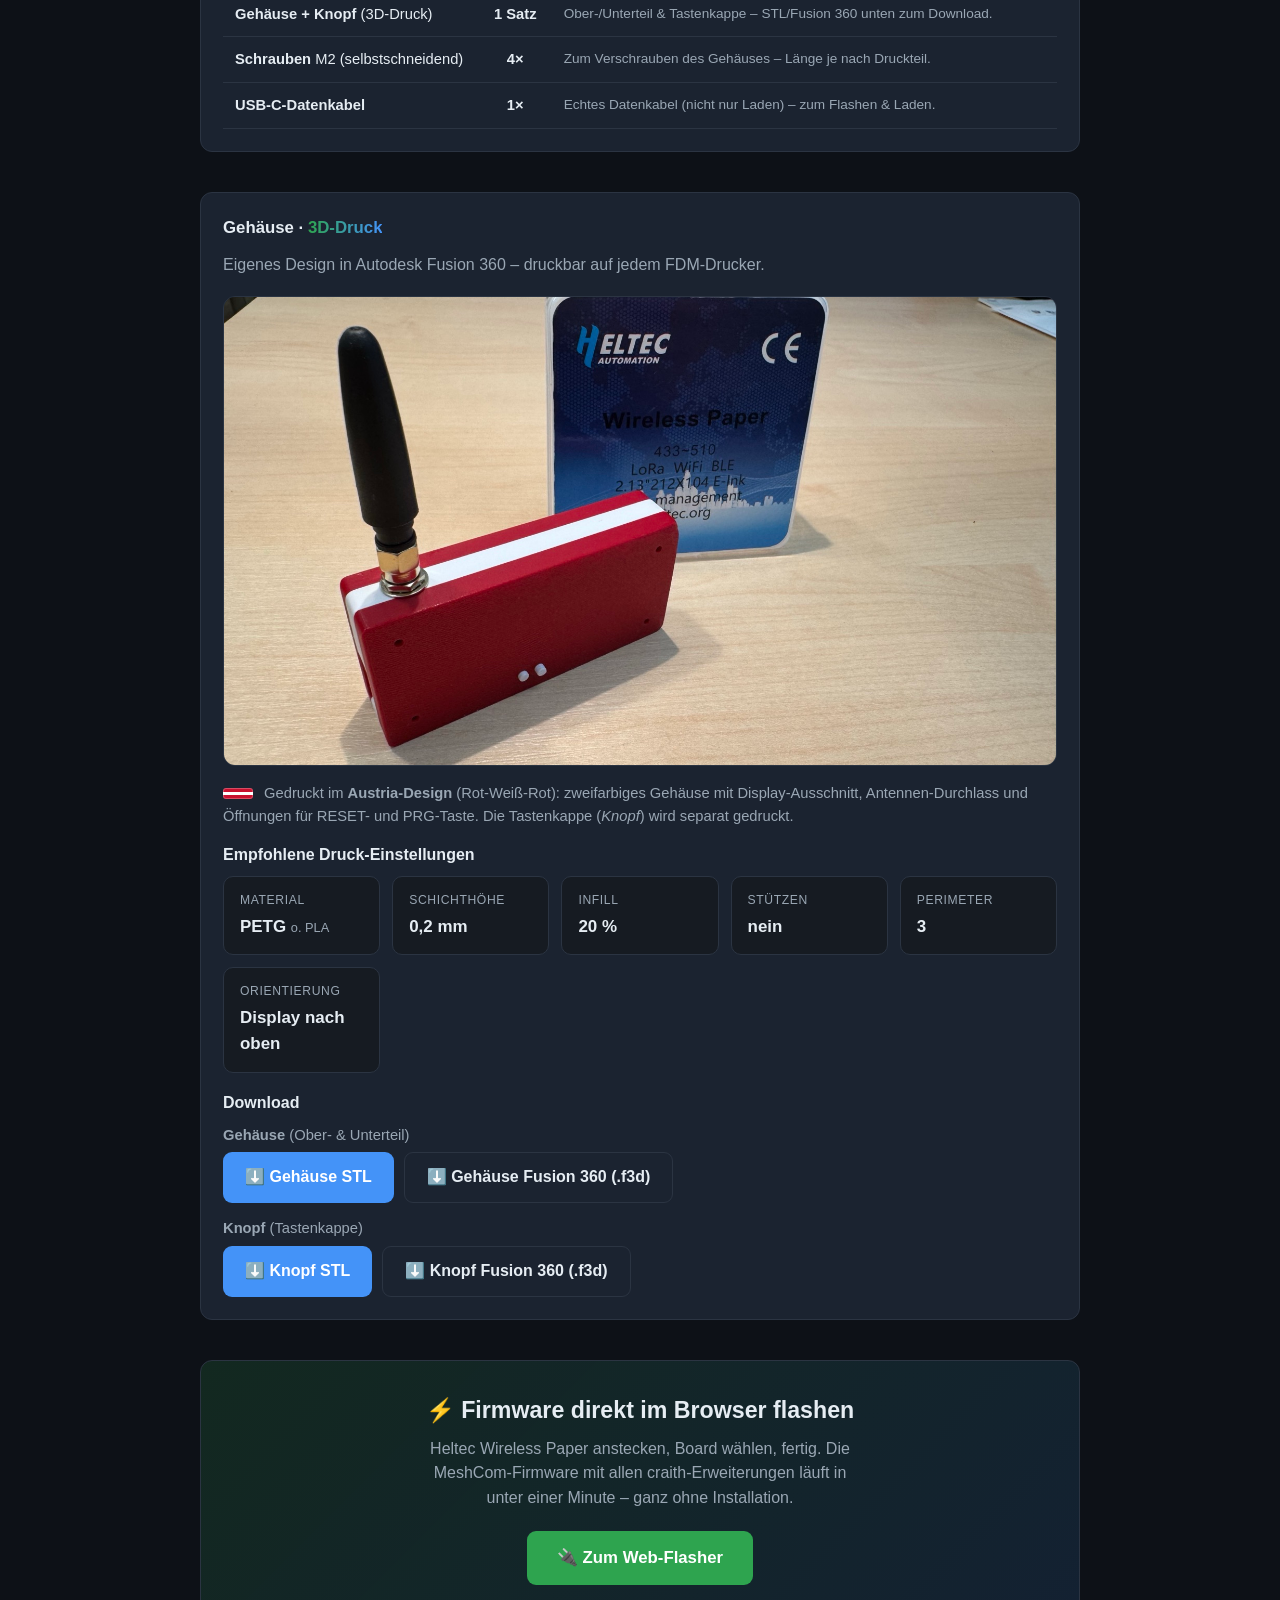
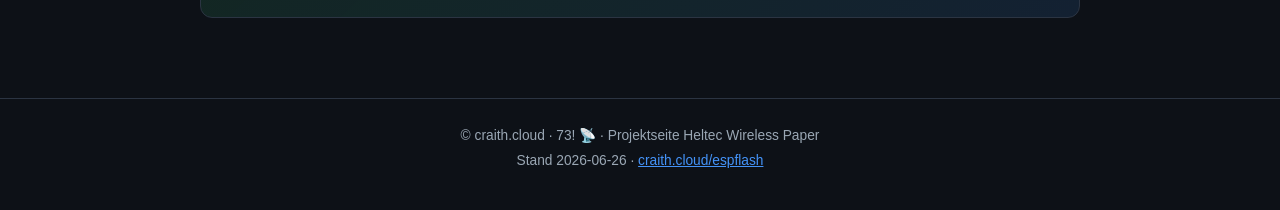
==== commit 29fe58a7: "feat(wp): echte Fotos + 3D-Dateien (Gehäuse+Knopf STL/F3D), Lightbox-Galerie, Scroll-Reveal, Hero-Gl" ====
--- a/wp/index.html
+++ b/wp/index.html
@@ -42,17 +42,16 @@
       </div>
     </section>
 
-    <!-- ── Hero-Bild (folgt) ────────────────────────────────────────────── -->
+    <!-- ── Hero-Foto ────────────────────────────────────────────────────── -->
     <section class="section">
-      <div class="media-ph" style="min-height:320px">
-        <span class="ic">🖼️</span>
-        <b>Produktfoto folgt</b>
-        <small>Hier kommt das Hero-Bild des fertigen Geräts (mit Gehäuse &amp; Antenne).</small>
-      </div>
+      <figure class="hero-photo reveal" data-full="img/hero.jpg" style="cursor:zoom-in; margin:0">
+        <img src="img/hero.jpg" alt="Heltec Wireless Paper im roten 3D-Druck-Gehäuse mit Antenne, daneben die Originalverpackung" loading="lazy" />
+        <figcaption class="cap">MeshCom-Node <b>OE3LCR-11</b> im 3D-Druck-Gehäuse</figcaption>
+      </figure>
     </section>
 
     <!-- ── Was ist das ──────────────────────────────────────────────────── -->
-    <section class="section card">
+    <section class="section card reveal">
       <div class="sec-head">
         <h2 class="sec-title">Worum geht's <span class="em">in diesem Projekt</span>?</h2>
         <p class="sec-sub">Vom Board zum fertigen MeshCom-Node.</p>
@@ -69,7 +68,7 @@
     </section>
 
     <!-- ── Highlights ───────────────────────────────────────────────────── -->
-    <section class="section">
+    <section class="section reveal">
       <div class="sec-head">
         <h2 class="sec-title">Highlights</h2>
         <p class="sec-sub">Warum sich der kleine Knoten lohnt.</p>
@@ -103,7 +102,7 @@
     </section>
 
     <!-- ── Technische Daten ─────────────────────────────────────────────── -->
-    <section class="section">
+    <section class="section reveal">
       <div class="sec-head">
         <h2 class="sec-title">Technische <span class="em">Daten</span></h2>
         <p class="sec-sub">Heltec Wireless Paper (V1.1 &amp; V1.2).</p>
@@ -125,29 +124,41 @@
     </section>
 
     <!-- ── Galerie ──────────────────────────────────────────────────────── -->
-    <section class="section">
+    <section class="section reveal">
       <div class="sec-head">
         <h2 class="sec-title">Galerie</h2>
-        <p class="sec-sub">Bilder folgen – Board, Display, Gehäuse &amp; Aufbau.</p>
+        <p class="sec-sub">Zum Vergrößern anklicken.</p>
       </div>
       <div class="gallery">
         <figure>
-          <div class="media-ph"><span class="ic">📷</span><small>Board pur</small></div>
-        </figure>
-        <figure>
-          <div class="media-ph"><span class="ic">📷</span><small>E-Ink im Betrieb</small></div>
-        </figure>
-        <figure>
-          <div class="media-ph"><span class="ic">📷</span><small>Gehäuse montiert</small></div>
-        </figure>
-        <figure>
-          <div class="media-ph"><span class="ic">📷</span><small>Größenvergleich</small></div>
+          <div class="shot" data-full="img/eink.jpg">
+            <img src="img/eink.jpg" alt="Nahaufnahme des gestochen scharfen 2,13-Zoll-E-Ink-Displays mit MeshCom-Statuszeile" loading="lazy" />
+          </div>
+          <figcaption>Gestochen scharfes E-Ink</figcaption>
+        </figure>
+        <figure>
+          <div class="shot" data-full="img/betrieb.jpg">
+            <img src="img/betrieb.jpg" alt="Wireless Paper im Betrieb, Display zeigt empfangene DM-Nachricht" loading="lazy" />
+          </div>
+          <figcaption>Im Betrieb – DM-Empfang</figcaption>
+        </figure>
+        <figure>
+          <div class="shot" data-full="img/box.jpg">
+            <img src="img/box.jpg" alt="Gerät neben der Heltec-Originalverpackung Wireless Paper" loading="lazy" />
+          </div>
+          <figcaption>Mit Originalverpackung</figcaption>
+        </figure>
+        <figure>
+          <div class="shot" data-full="img/node.jpg">
+            <img src="img/node.jpg" alt="Kompakter MeshCom-Node mit Antenne neben der Verpackung" loading="lazy" />
+          </div>
+          <figcaption>Kompakter MeshCom-Node</figcaption>
         </figure>
       </div>
     </section>
 
     <!-- ── Stückliste ───────────────────────────────────────────────────── -->
-    <section class="section card">
+    <section class="section card reveal">
       <div class="sec-head">
         <h2 class="sec-title">Stückliste <span class="em">(BOM)</span></h2>
         <p class="sec-sub">Was du für den kompletten Aufbau brauchst.</p>
@@ -165,7 +176,7 @@
                   werden automatisch erkannt.</td>
             </tr>
             <tr>
-              <td><b>LoRa-Antenne</b> (U.FL/IPEX)</td>
+              <td><b>LoRa-Antenne</b> (SMA)</td>
               <td class="qty">1×</td>
               <td class="note">Passend zur Frequenz: 433&nbsp;MHz (AT 70&nbsp;cm) bzw. 868/915&nbsp;MHz.
                   <b>Nie ohne Antenne senden.</b></td>
@@ -176,13 +187,13 @@
               <td class="note">z.&nbsp;B. 1000–2000&nbsp;mAh; auf Stecker-Polung achten (Heltec-Standard).</td>
             </tr>
             <tr>
-              <td><b>Gehäuse</b> (3D-Druck)</td>
+              <td><b>Gehäuse + Knopf</b> (3D-Druck)</td>
               <td class="qty">1 Satz</td>
-              <td class="note">Ober- &amp; Unterteil – STL/Fusion&nbsp;360 unten zum Download.</td>
-            </tr>
-            <tr>
-              <td><b>Schrauben</b> M2 (o. selbstschneidend)</td>
-              <td class="qty">2–4×</td>
+              <td class="note">Ober-/Unterteil &amp; Tastenkappe – STL/Fusion&nbsp;360 unten zum Download.</td>
+            </tr>
+            <tr>
+              <td><b>Schrauben</b> M2 (selbstschneidend)</td>
+              <td class="qty">4×</td>
               <td class="note">Zum Verschrauben des Gehäuses – Länge je nach Druckteil.</td>
             </tr>
             <tr>
@@ -196,17 +207,22 @@
     </section>
 
     <!-- ── Gehäuse / 3D-Druck ───────────────────────────────────────────── -->
-    <section class="section card">
+    <section class="section card reveal">
       <div class="sec-head">
         <h2 class="sec-title">Gehäuse · <span class="em">3D-Druck</span></h2>
         <p class="sec-sub">Eigenes Design in Autodesk Fusion&nbsp;360 – druckbar auf jedem FDM-Drucker.</p>
       </div>
 
-      <div class="media-ph" style="min-height:260px; margin-bottom:18px">
-        <span class="ic">🧩</span>
-        <b>Render / Druckfoto folgt</b>
-        <small>Fusion-360-Render des Gehäuses (Ober- &amp; Unterteil, Display-Ausschnitt, Antennen-Durchlass).</small>
-      </div>
+      <figure class="reveal" data-full="img/case-back.jpg" style="cursor:zoom-in; margin:0 0 16px">
+        <img class="photo" src="img/case-back.jpg" alt="Rückseite des 3D-gedruckten Gehäuses im Rot-Weiß-Rot-Design mit Antennendurchlass und Tasten-Öffnungen" loading="lazy" />
+      </figure>
+
+      <p class="muted" style="margin:0 0 16px">
+        <span class="at-stripe"></span>
+        Gedruckt im <b>Austria-Design</b> (Rot-Weiß-Rot): zweifarbiges Gehäuse mit Display-Ausschnitt,
+        Antennen-Durchlass und Öffnungen für RESET- und PRG-Taste. Die Tastenkappe (<i>Knopf</i>) wird
+        separat gedruckt.
+      </p>
 
       <h3 style="font-size:1rem; margin:0 0 8px">Empfohlene Druck-Einstellungen</h3>
       <div class="print-grid">
@@ -219,18 +235,20 @@
       </div>
 
       <h3 style="font-size:1rem; margin:18px 0 8px">Download</h3>
-      <p class="muted" style="margin:0 0 8px">
-        Die Druck- und Quelldateien werden hier bereitgestellt, sobald das Gehäuse final getestet ist.
-      </p>
+      <p class="muted" style="margin:0 0 4px"><b>Gehäuse</b> (Ober- &amp; Unterteil)</p>
       <div class="dl-row">
-        <a class="btn btn-blue" href="files/heltec-wp-gehaeuse.stl" aria-disabled="true" download>⬇️ Gehäuse STL <span class="tag-soon">folgt</span></a>
-        <a class="btn btn-ghost" href="files/heltec-wp-gehaeuse.f3d" aria-disabled="true" download>⬇️ Fusion 360 (.f3d) <span class="tag-soon">folgt</span></a>
-        <a class="btn btn-ghost" href="files/heltec-wp-gehaeuse.step" aria-disabled="true" download>⬇️ STEP <span class="tag-soon">folgt</span></a>
+        <a class="btn btn-blue" href="files/heltec-wp-gehaeuse.stl" download>⬇️ Gehäuse STL</a>
+        <a class="btn btn-ghost" href="files/heltec-wp-gehaeuse.f3d" download>⬇️ Gehäuse Fusion 360 (.f3d)</a>
+      </div>
+      <p class="muted" style="margin:14px 0 4px"><b>Knopf</b> (Tastenkappe)</p>
+      <div class="dl-row">
+        <a class="btn btn-blue" href="files/heltec-wp-knopf.stl" download>⬇️ Knopf STL</a>
+        <a class="btn btn-ghost" href="files/heltec-wp-knopf.f3d" download>⬇️ Knopf Fusion 360 (.f3d)</a>
       </div>
     </section>
 
     <!-- ── Firmware / CTA ───────────────────────────────────────────────── -->
-    <section class="section cta">
+    <section class="section cta reveal">
       <h2>⚡ Firmware direkt im Browser flashen</h2>
       <p>
         Heltec Wireless Paper anstecken, Board wählen, fertig. Die MeshCom-Firmware mit allen
@@ -242,7 +260,15 @@
 
   <footer class="site-footer">
     <p>© craith.cloud · 73! 📡 · Projektseite Heltec Wireless Paper</p>
-    <p>Stand 2026-06-25 · <a href="../">craith.cloud/espflash</a></p>
+    <p>Stand 2026-06-26 · <a href="../">craith.cloud/espflash</a></p>
   </footer>
+
+  <!-- Lightbox -->
+  <div class="lightbox" id="lightbox" aria-hidden="true">
+    <span class="lb-close" aria-label="schließen">×</span>
+    <img src="" alt="" />
+  </div>
+
+  <script src="wp.js" defer></script>
 </body>
 </html>
--- a/wp/wp.css
+++ b/wp/wp.css
@@ -148,3 +148,98 @@
   .hero-xl h1 { font-size: 2rem; }
   .sec-title { font-size: 1.25rem; }
 }
+
+/* ───────────────────────────────────────────────────────────────────────────
+   Fotos, Animationen & Interaktion
+   ─────────────────────────────────────────────────────────────────────────── */
+
+/* Hero-Foto mit Glow + sanftem Zoom */
+.hero-photo {
+  position: relative;
+  margin: 10px 0 0;
+  border-radius: 16px;
+  overflow: hidden;
+  border: 1px solid var(--border);
+  box-shadow: 0 24px 70px rgba(0, 0, 0, 0.5);
+}
+.hero-photo img { display: block; width: 100%; height: auto; transition: transform 0.7s ease; }
+.hero-photo:hover img { transform: scale(1.045); }
+.hero-photo::after {
+  content: "";
+  position: absolute; inset: 0;
+  background: linear-gradient(180deg, transparent 55%, rgba(13, 17, 23, 0.55));
+  pointer-events: none;
+}
+.hero-photo .cap {
+  position: absolute; left: 16px; bottom: 13px; z-index: 2;
+  font-size: 0.86rem; color: #e7eef6; text-shadow: 0 1px 4px rgba(0, 0, 0, 0.85);
+}
+
+/* einfaches Foto (Gehäuse-Sektion) */
+.photo {
+  display: block; width: 100%; height: auto;
+  border-radius: var(--radius); border: 1px solid var(--border);
+}
+
+/* Galerie-Shots: Hover-Zoom, klickbar (Lightbox) */
+.gallery .shot {
+  position: relative; overflow: hidden;
+  border-radius: 10px; border: 1px solid var(--border);
+  cursor: zoom-in; aspect-ratio: 3 / 2; background: #0a0e14;
+}
+.gallery .shot img {
+  width: 100%; height: 100%; object-fit: cover; display: block;
+  transition: transform 0.5s ease;
+}
+.gallery .shot:hover img { transform: scale(1.09); }
+.gallery .shot::after {
+  content: "🔍"; position: absolute; top: 8px; right: 9px;
+  font-size: 0.85rem; opacity: 0; transition: opacity 0.2s ease;
+}
+.gallery .shot:hover::after { opacity: 0.85; }
+
+/* Scroll-Reveal */
+.reveal { opacity: 0; transform: translateY(24px); transition: opacity 0.6s ease, transform 0.6s ease; }
+.reveal.visible { opacity: 1; transform: none; }
+
+/* Hover-Lift für Karten/Specs */
+.highlight, .spec { transition: transform 0.18s ease, border-color 0.18s ease; }
+.highlight:hover { transform: translateY(-3px); border-color: var(--blue); }
+.spec:hover { transform: translateY(-2px); border-color: var(--accent); }
+
+/* Austria-Akzent (Rot-Weiß-Rot) */
+.at-stripe {
+  display: inline-block; width: 30px; height: 11px; border-radius: 3px;
+  vertical-align: middle; margin-right: 7px;
+  background: linear-gradient(180deg, #c8102e 0 33%, #fff 33% 66%, #c8102e 66% 100%);
+  border: 1px solid rgba(255,255,255,0.25);
+}
+
+/* subtiler Puls auf grünen Badges */
+@keyframes pulse-soft {
+  0%, 100% { box-shadow: 0 0 0 0 rgba(46, 164, 79, 0); }
+  50%      { box-shadow: 0 0 0 4px rgba(46, 164, 79, 0.14); }
+}
+.badge-green { animation: pulse-soft 3.6s ease-in-out infinite; }
+
+/* Lightbox */
+.lightbox {
+  position: fixed; inset: 0; z-index: 100;
+  background: rgba(1, 4, 9, 0.93);
+  display: flex; align-items: center; justify-content: center; padding: 24px;
+  opacity: 0; pointer-events: none; transition: opacity 0.25s ease;
+}
+.lightbox.open { opacity: 1; pointer-events: auto; }
+.lightbox img { max-width: 96vw; max-height: 90vh; border-radius: 10px; box-shadow: 0 20px 80px rgba(0, 0, 0, 0.7); }
+.lightbox .lb-close {
+  position: absolute; top: 16px; right: 24px;
+  font-size: 2.1rem; color: #fff; cursor: pointer; line-height: 1; opacity: 0.85;
+}
+.lightbox .lb-close:hover { opacity: 1; }
+
+/* Respektiere Bewegungs-Reduktion */
+@media (prefers-reduced-motion: reduce) {
+  .reveal { opacity: 1; transform: none; transition: none; }
+  .badge-green { animation: none; }
+  .hero-photo:hover img, .gallery .shot:hover img { transform: none; }
+}
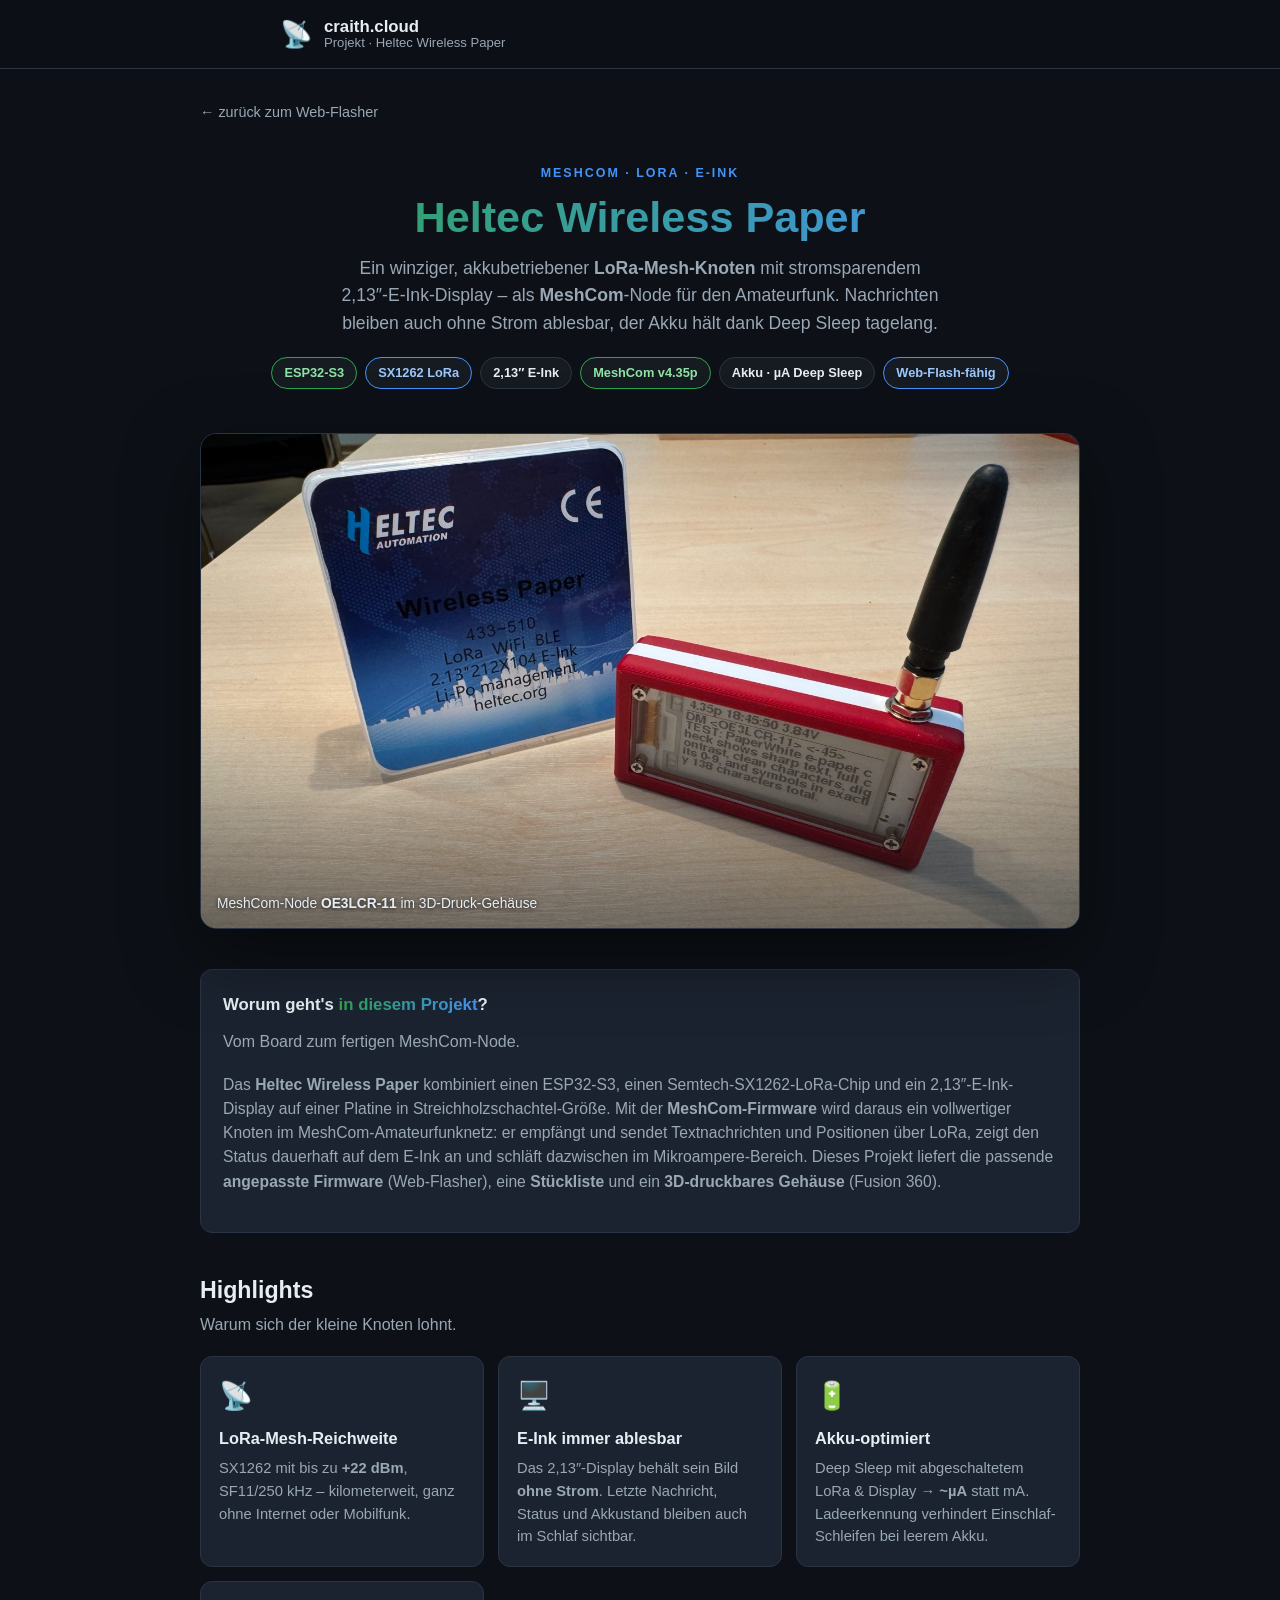
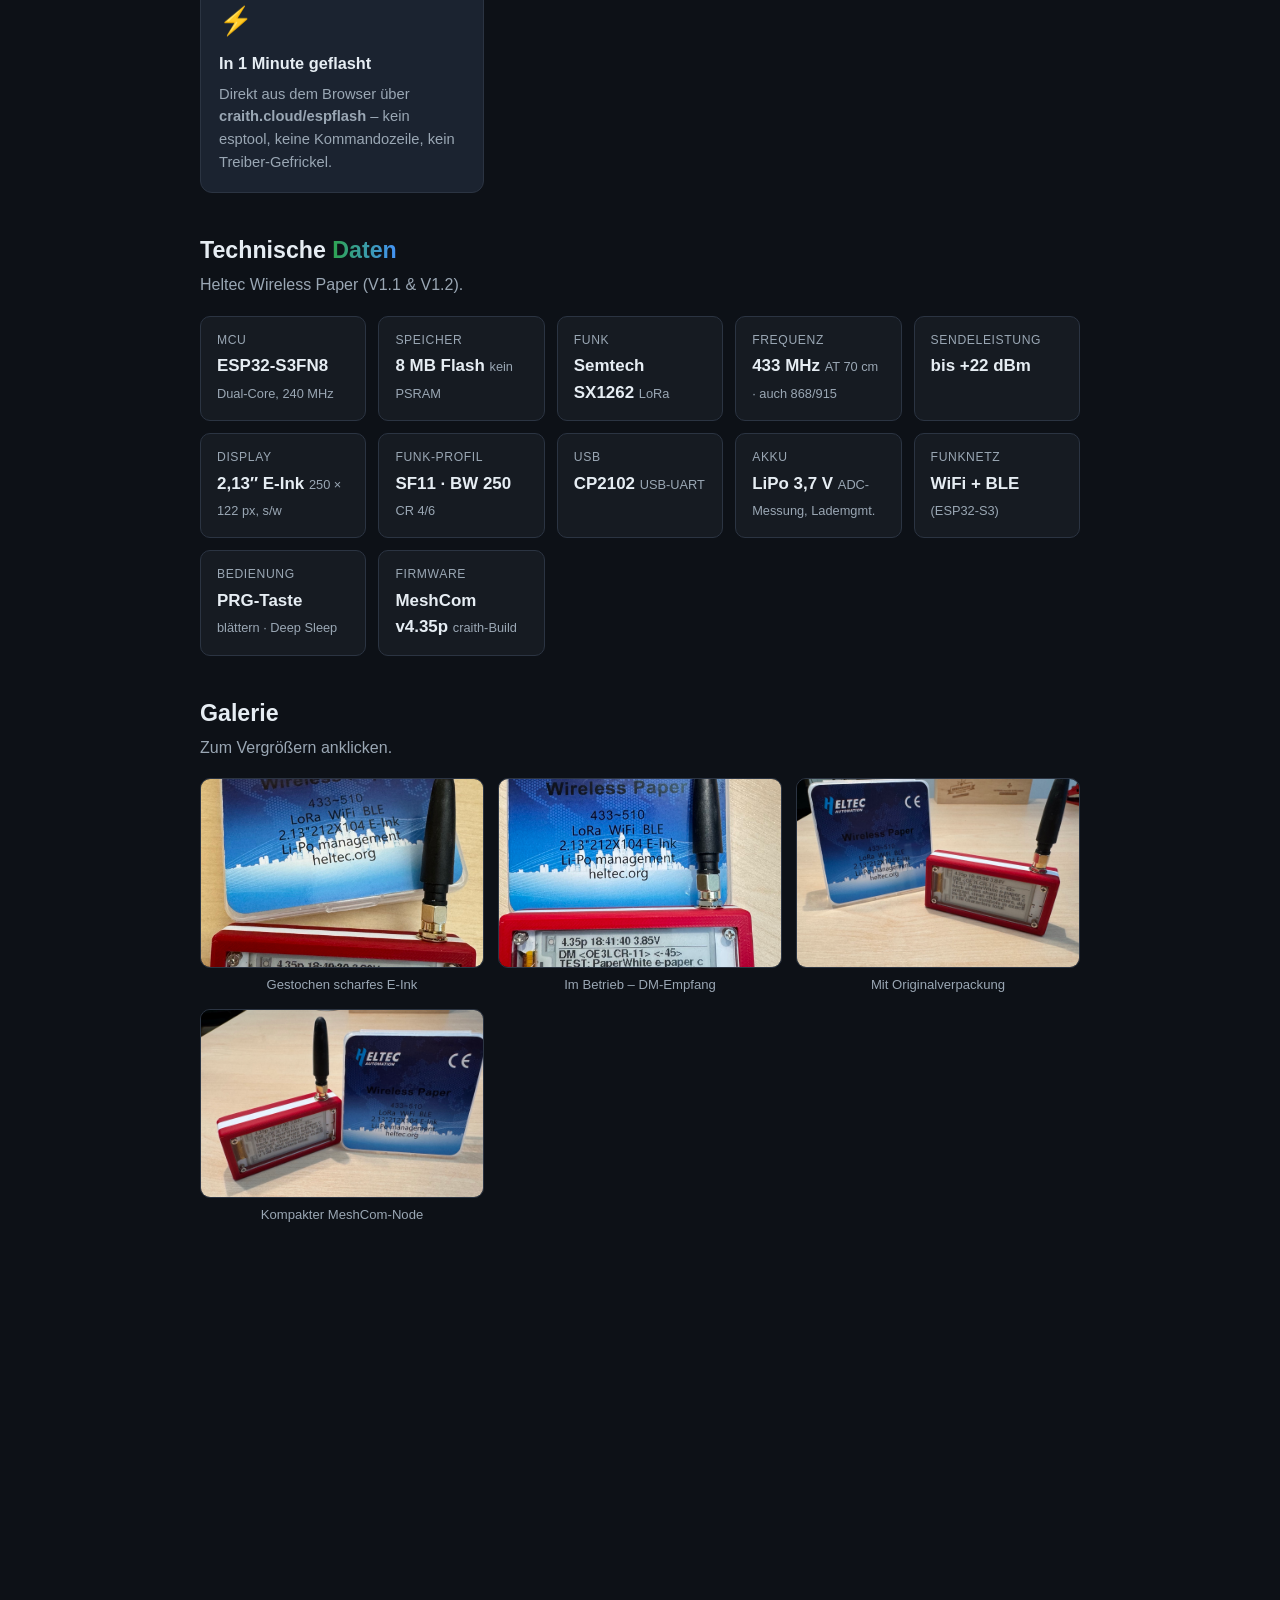
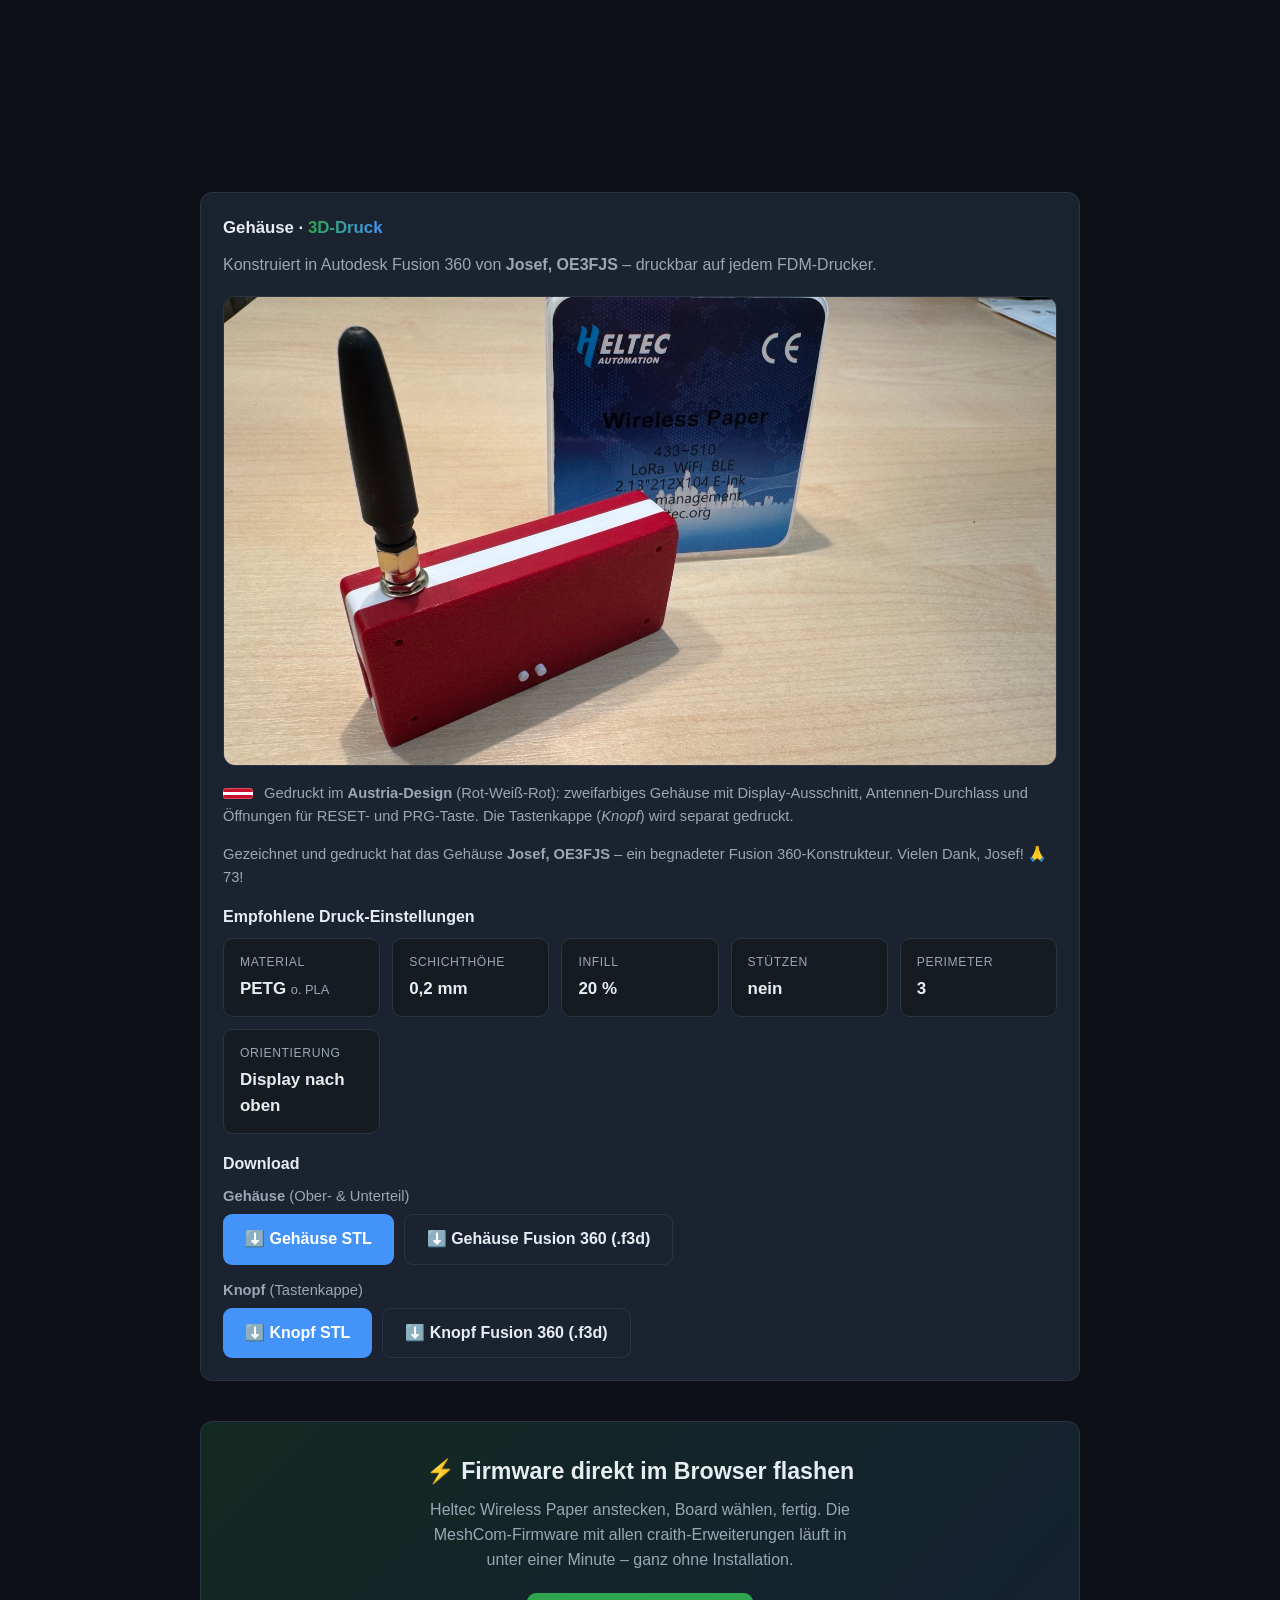
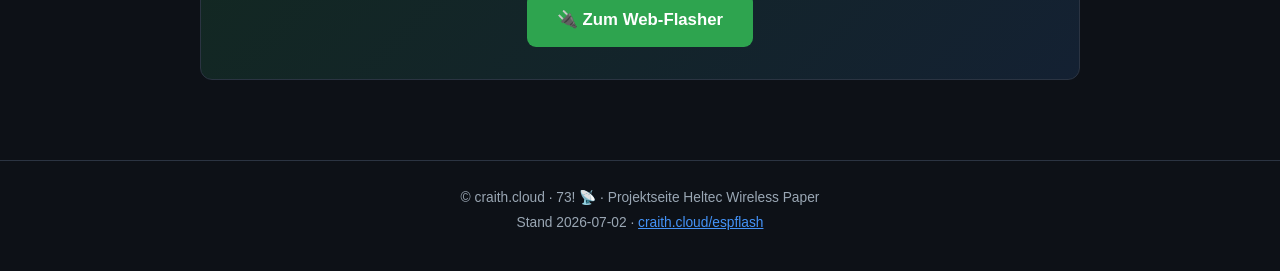
==== commit 4edb8c21: "feat(wp): Gehäuse-Credit für Josef, OE3FJS – begnadeter Fusion-360-Konstrukteur (gezeichnet & gedruc" ====
--- a/wp/index.html
+++ b/wp/index.html
@@ -210,7 +210,7 @@
     <section class="section card reveal">
       <div class="sec-head">
         <h2 class="sec-title">Gehäuse · <span class="em">3D-Druck</span></h2>
-        <p class="sec-sub">Eigenes Design in Autodesk Fusion&nbsp;360 – druckbar auf jedem FDM-Drucker.</p>
+        <p class="sec-sub">Konstruiert in Autodesk Fusion&nbsp;360 von <b>Josef, OE3FJS</b> – druckbar auf jedem FDM-Drucker.</p>
       </div>
 
       <figure class="reveal" data-full="img/case-back.jpg" style="cursor:zoom-in; margin:0 0 16px">
@@ -222,6 +222,11 @@
         Gedruckt im <b>Austria-Design</b> (Rot-Weiß-Rot): zweifarbiges Gehäuse mit Display-Ausschnitt,
         Antennen-Durchlass und Öffnungen für RESET- und PRG-Taste. Die Tastenkappe (<i>Knopf</i>) wird
         separat gedruckt.
+      </p>
+
+      <p class="muted" style="margin:0 0 16px">
+        Gezeichnet und gedruckt hat das Gehäuse <b>Josef, OE3FJS</b> – ein begnadeter
+        Fusion&nbsp;360-Konstrukteur. Vielen Dank, Josef! 🙏 73!
       </p>
 
       <h3 style="font-size:1rem; margin:0 0 8px">Empfohlene Druck-Einstellungen</h3>
@@ -260,7 +265,7 @@
 
   <footer class="site-footer">
     <p>© craith.cloud · 73! 📡 · Projektseite Heltec Wireless Paper</p>
-    <p>Stand 2026-06-26 · <a href="../">craith.cloud/espflash</a></p>
+    <p>Stand 2026-07-02 · <a href="../">craith.cloud/espflash</a></p>
   </footer>
 
   <!-- Lightbox -->
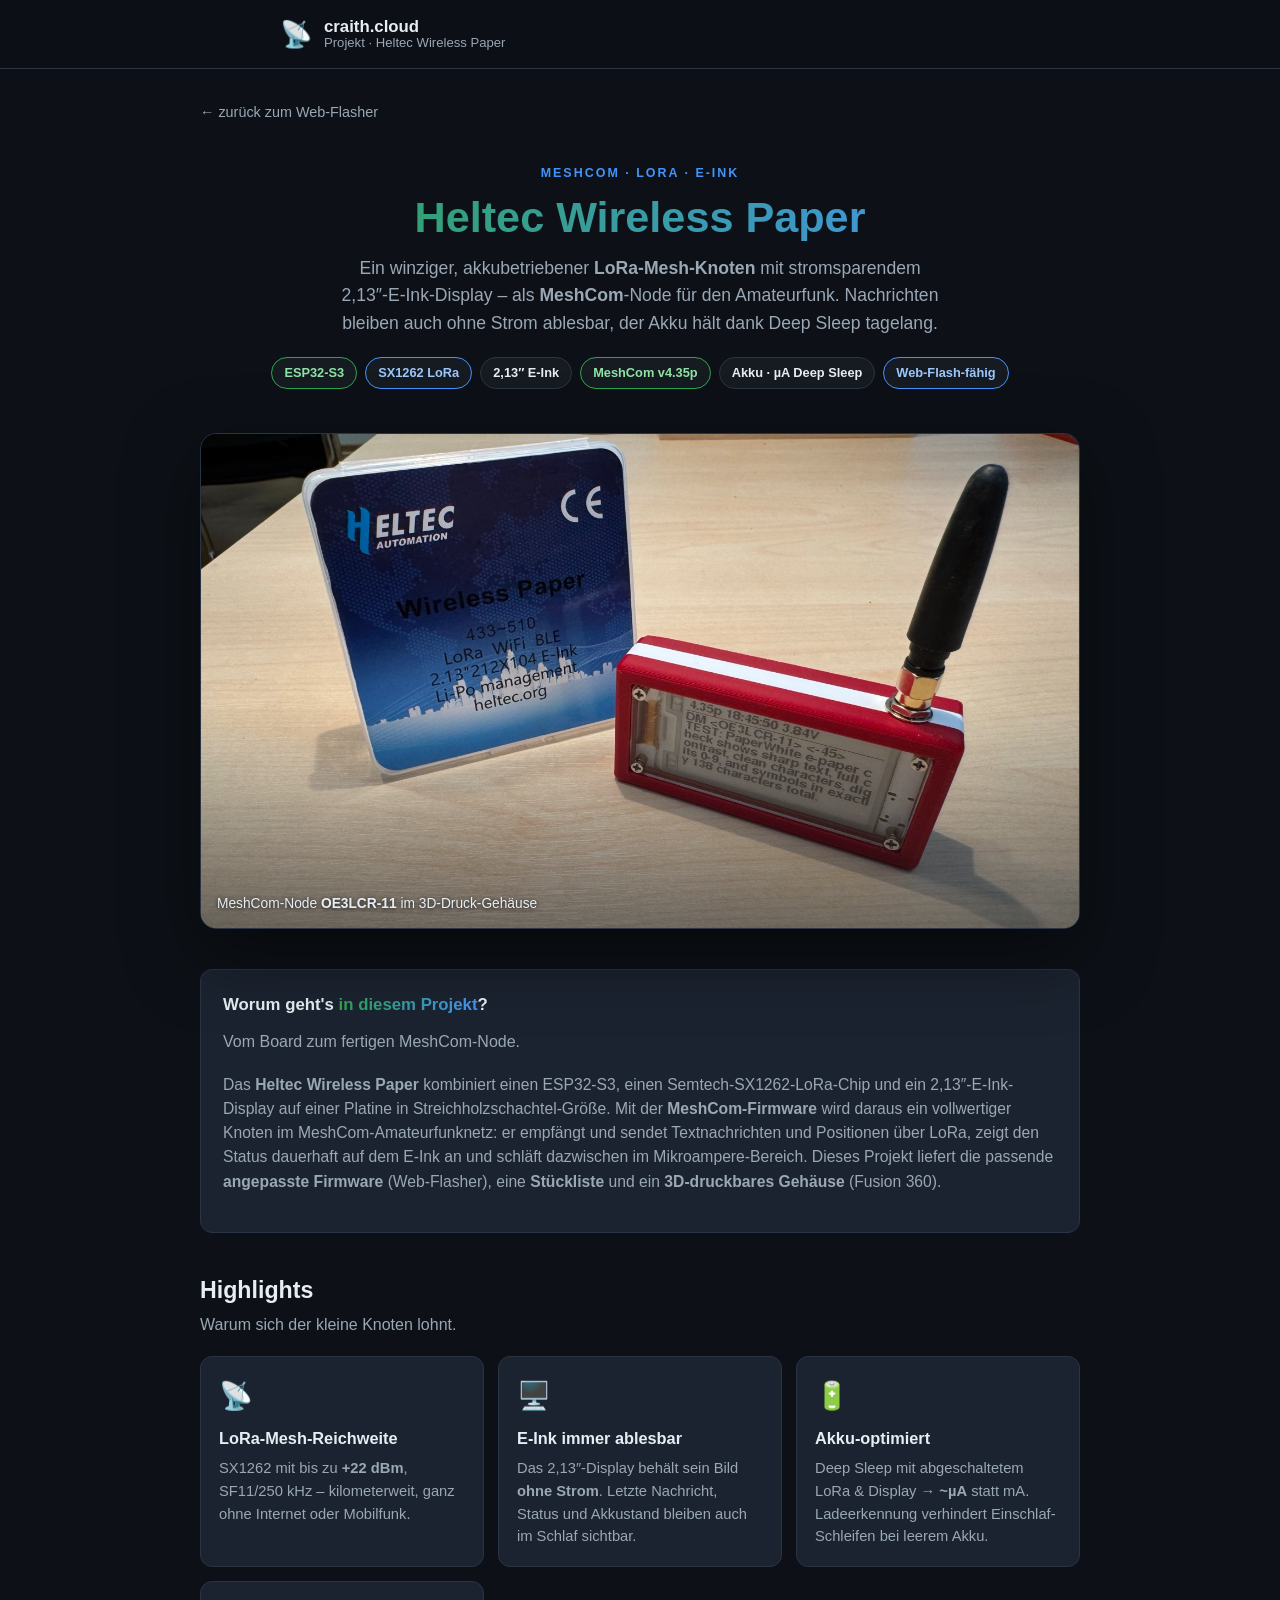
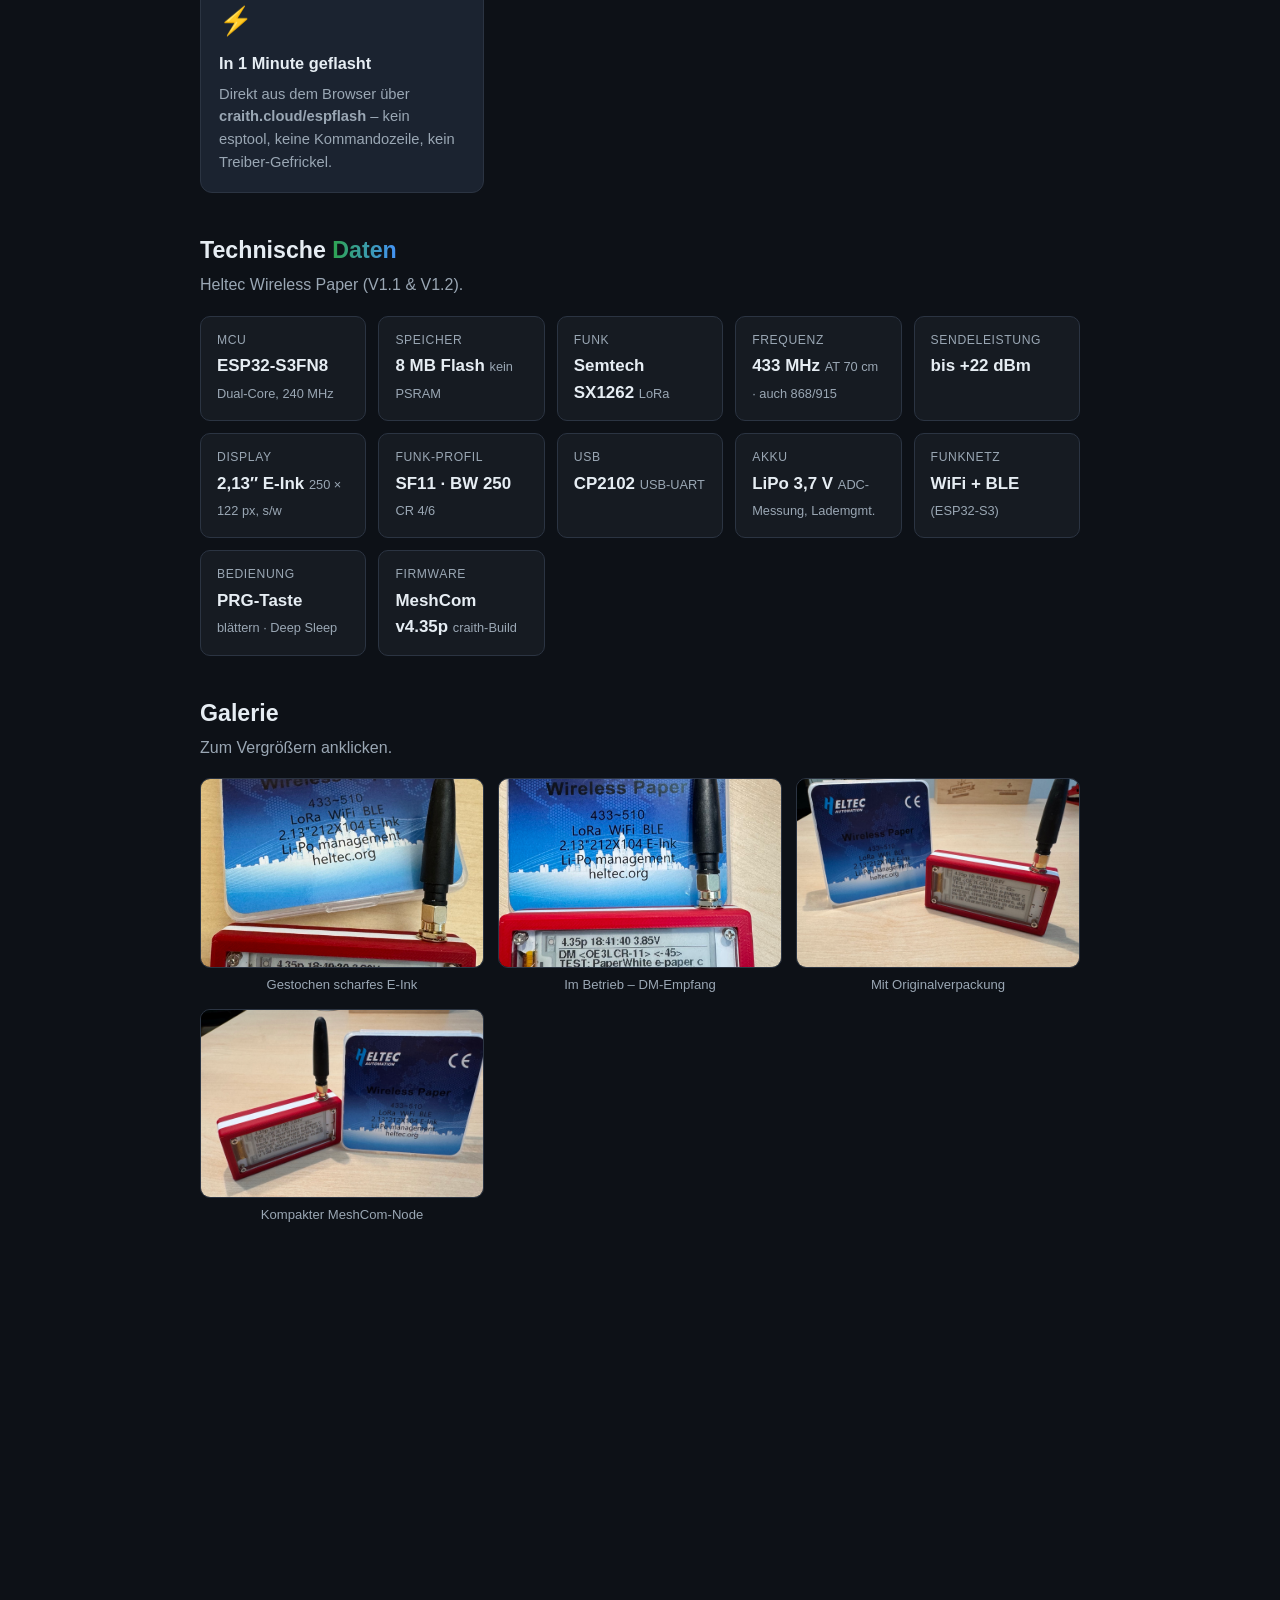
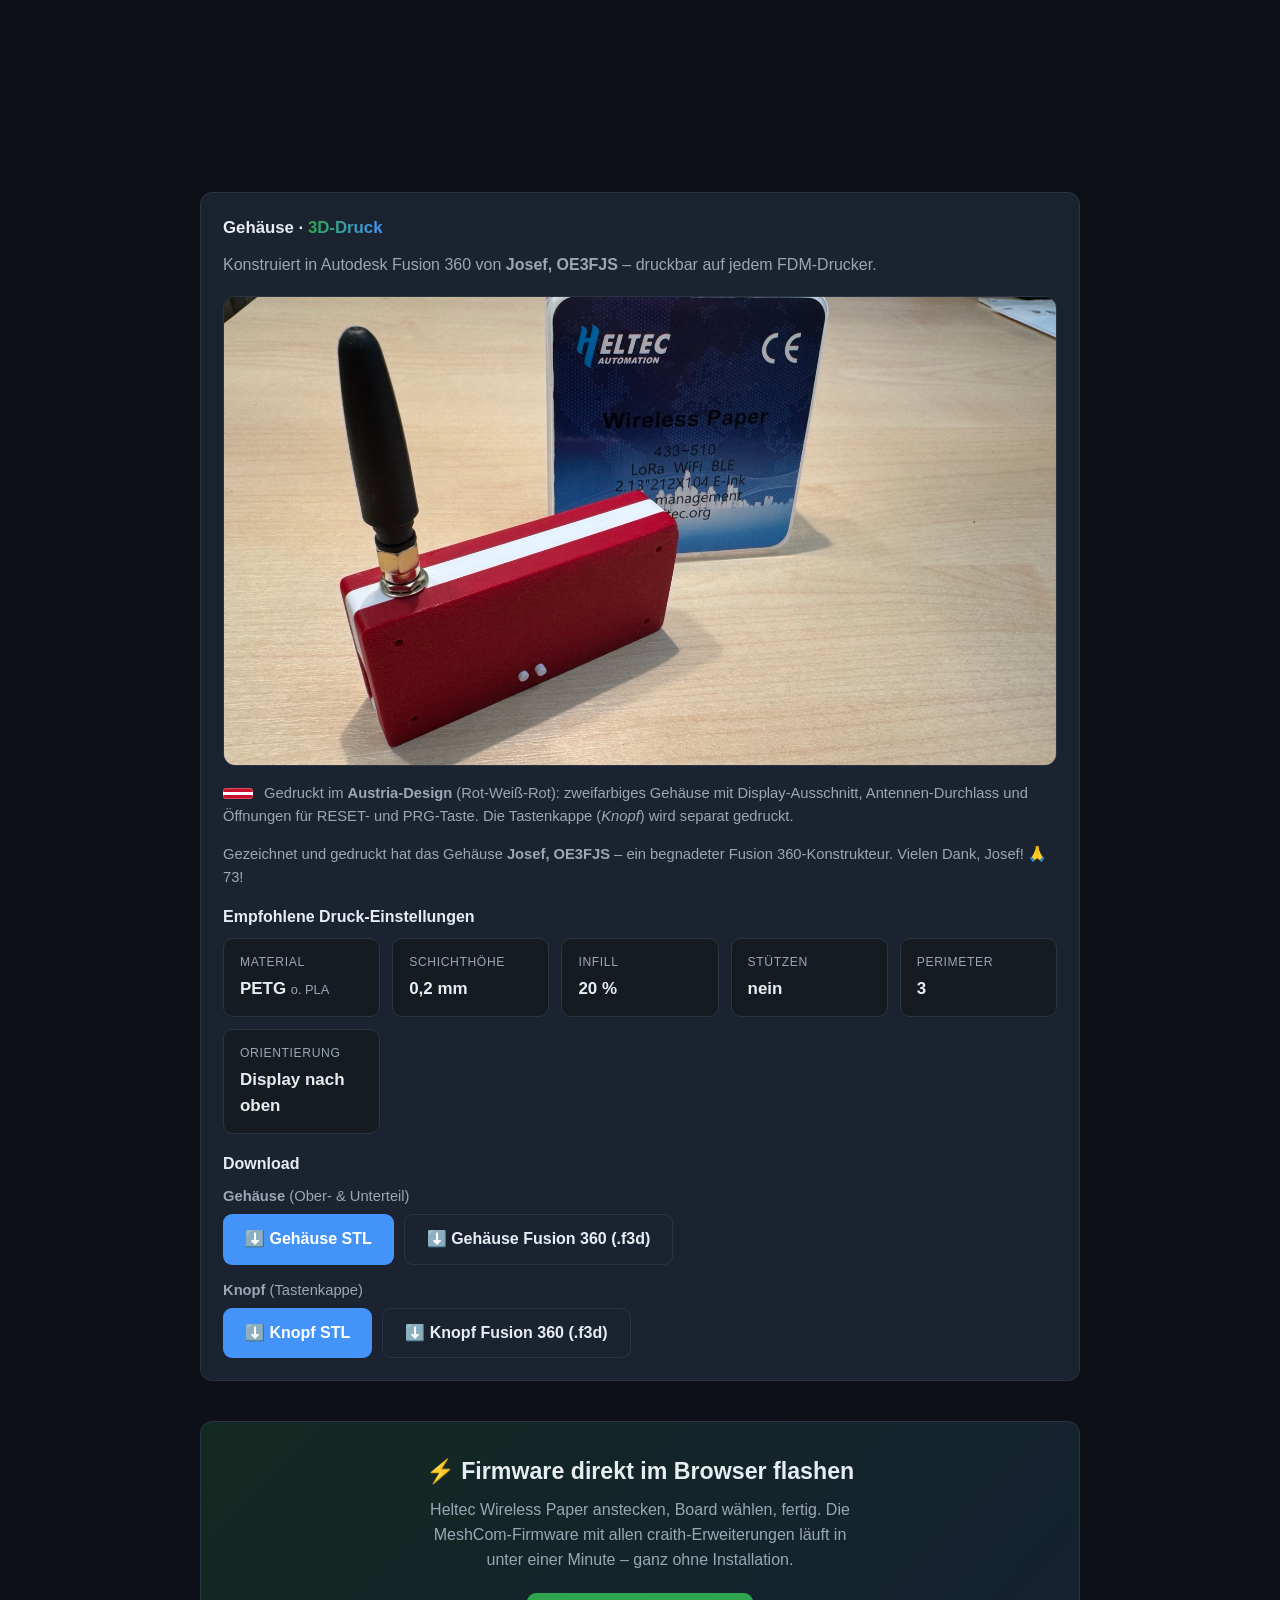
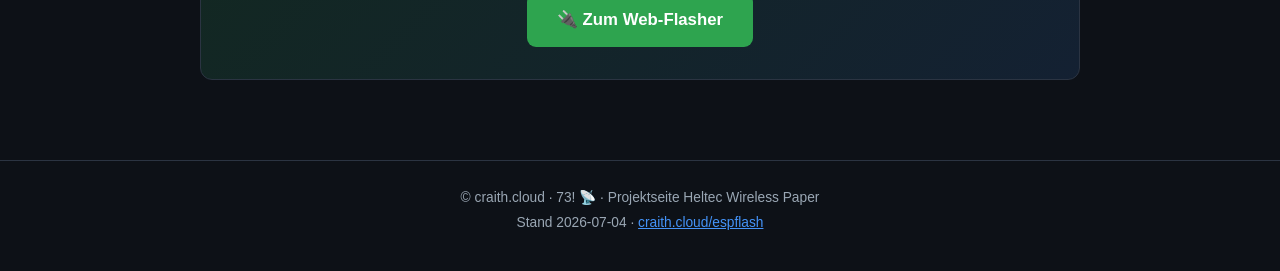
==== commit 45ba0900: "deploy: sync 2026-07-04 09:26 (CEST)" ====
--- a/wp/index.html
+++ b/wp/index.html
@@ -265,7 +265,7 @@
 
   <footer class="site-footer">
     <p>© craith.cloud · 73! 📡 · Projektseite Heltec Wireless Paper</p>
-    <p>Stand 2026-07-02 · <a href="../">craith.cloud/espflash</a></p>
+    <p>Stand 2026-07-04 · <a href="../">craith.cloud/espflash</a></p>
   </footer>
 
   <!-- Lightbox -->
